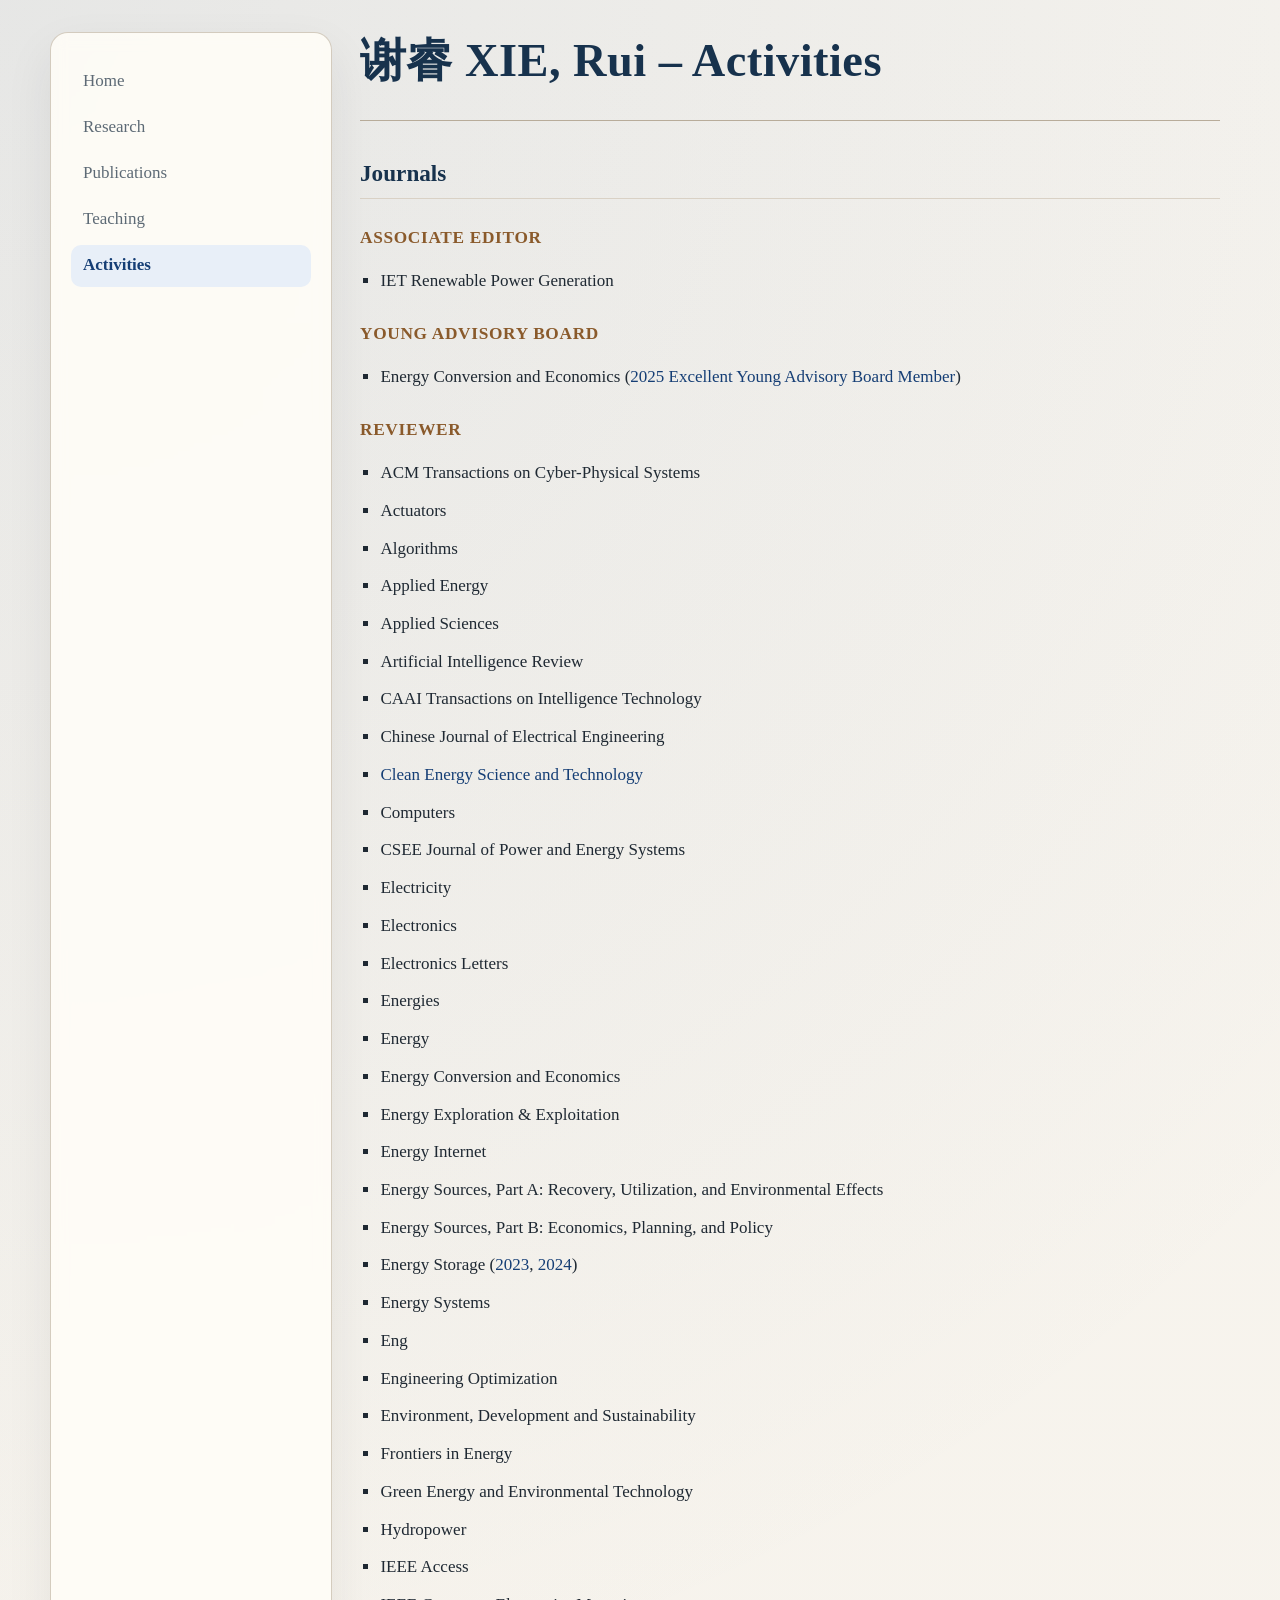
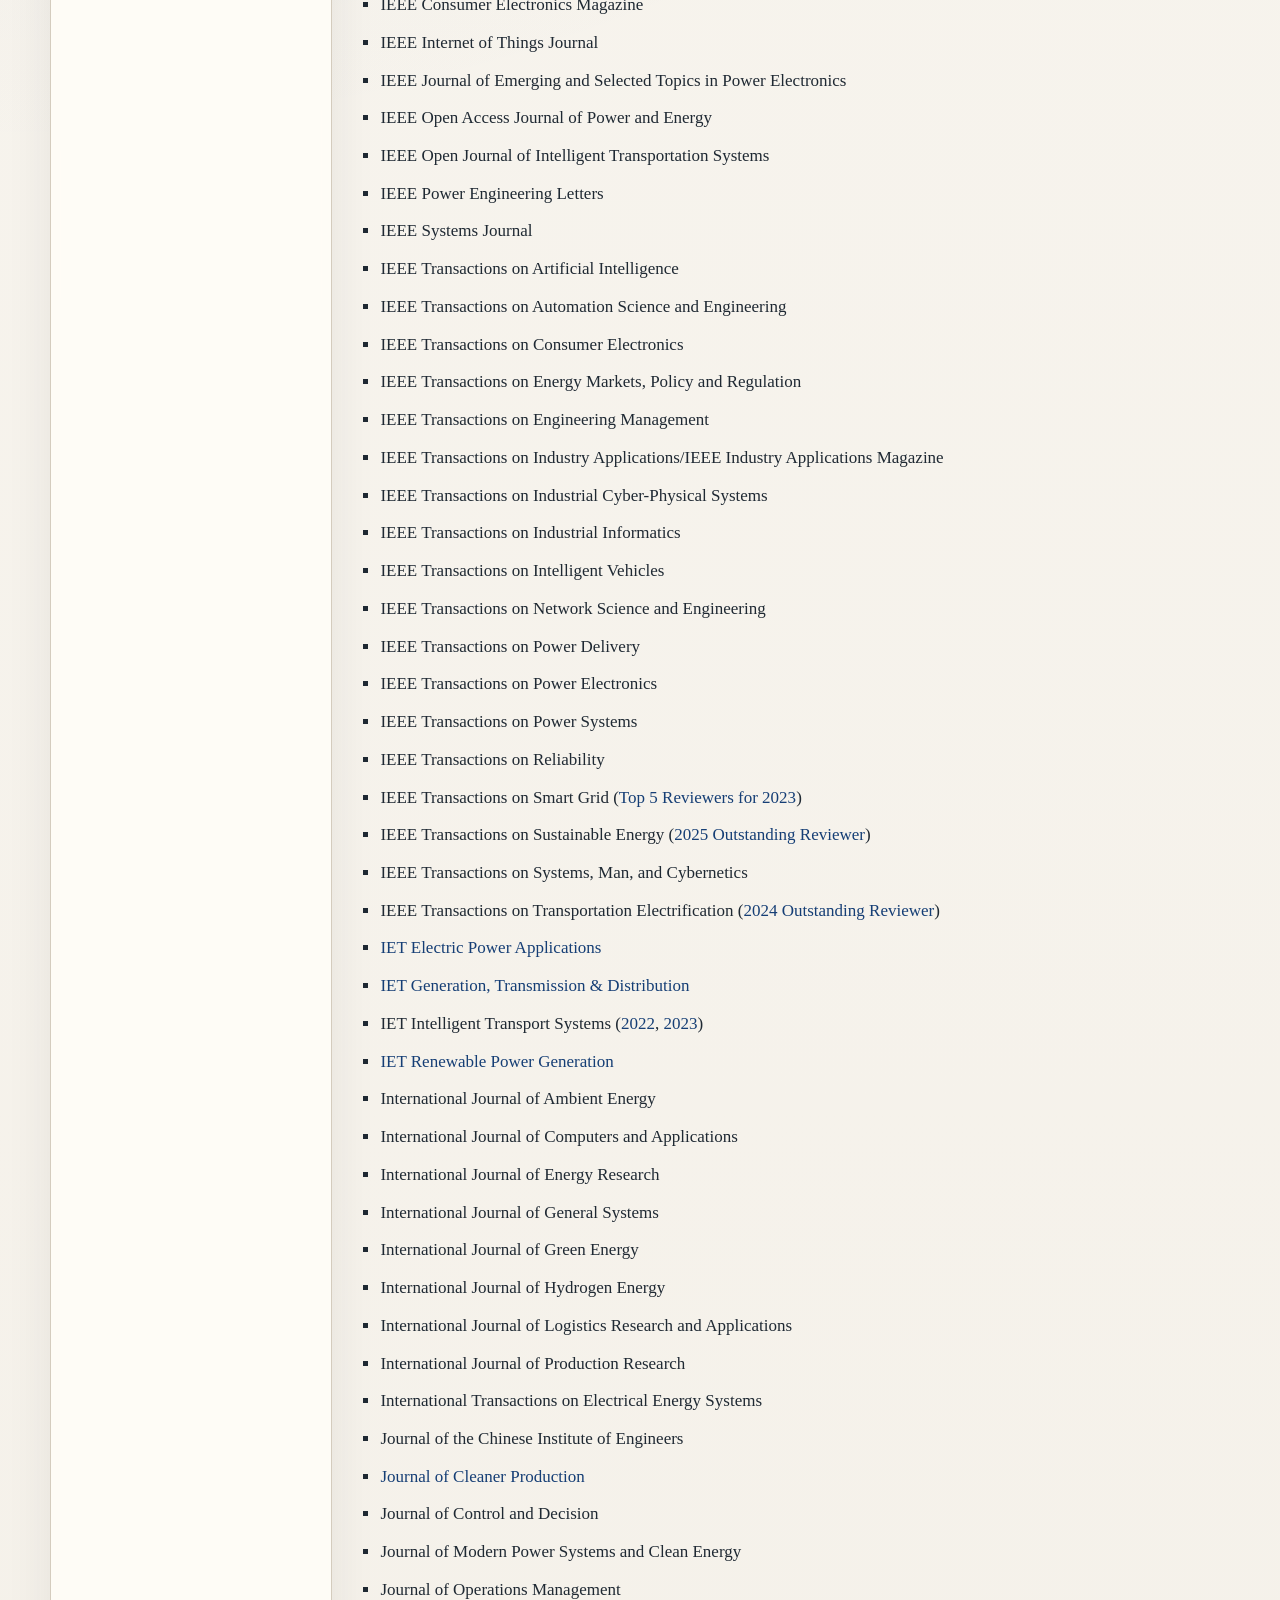
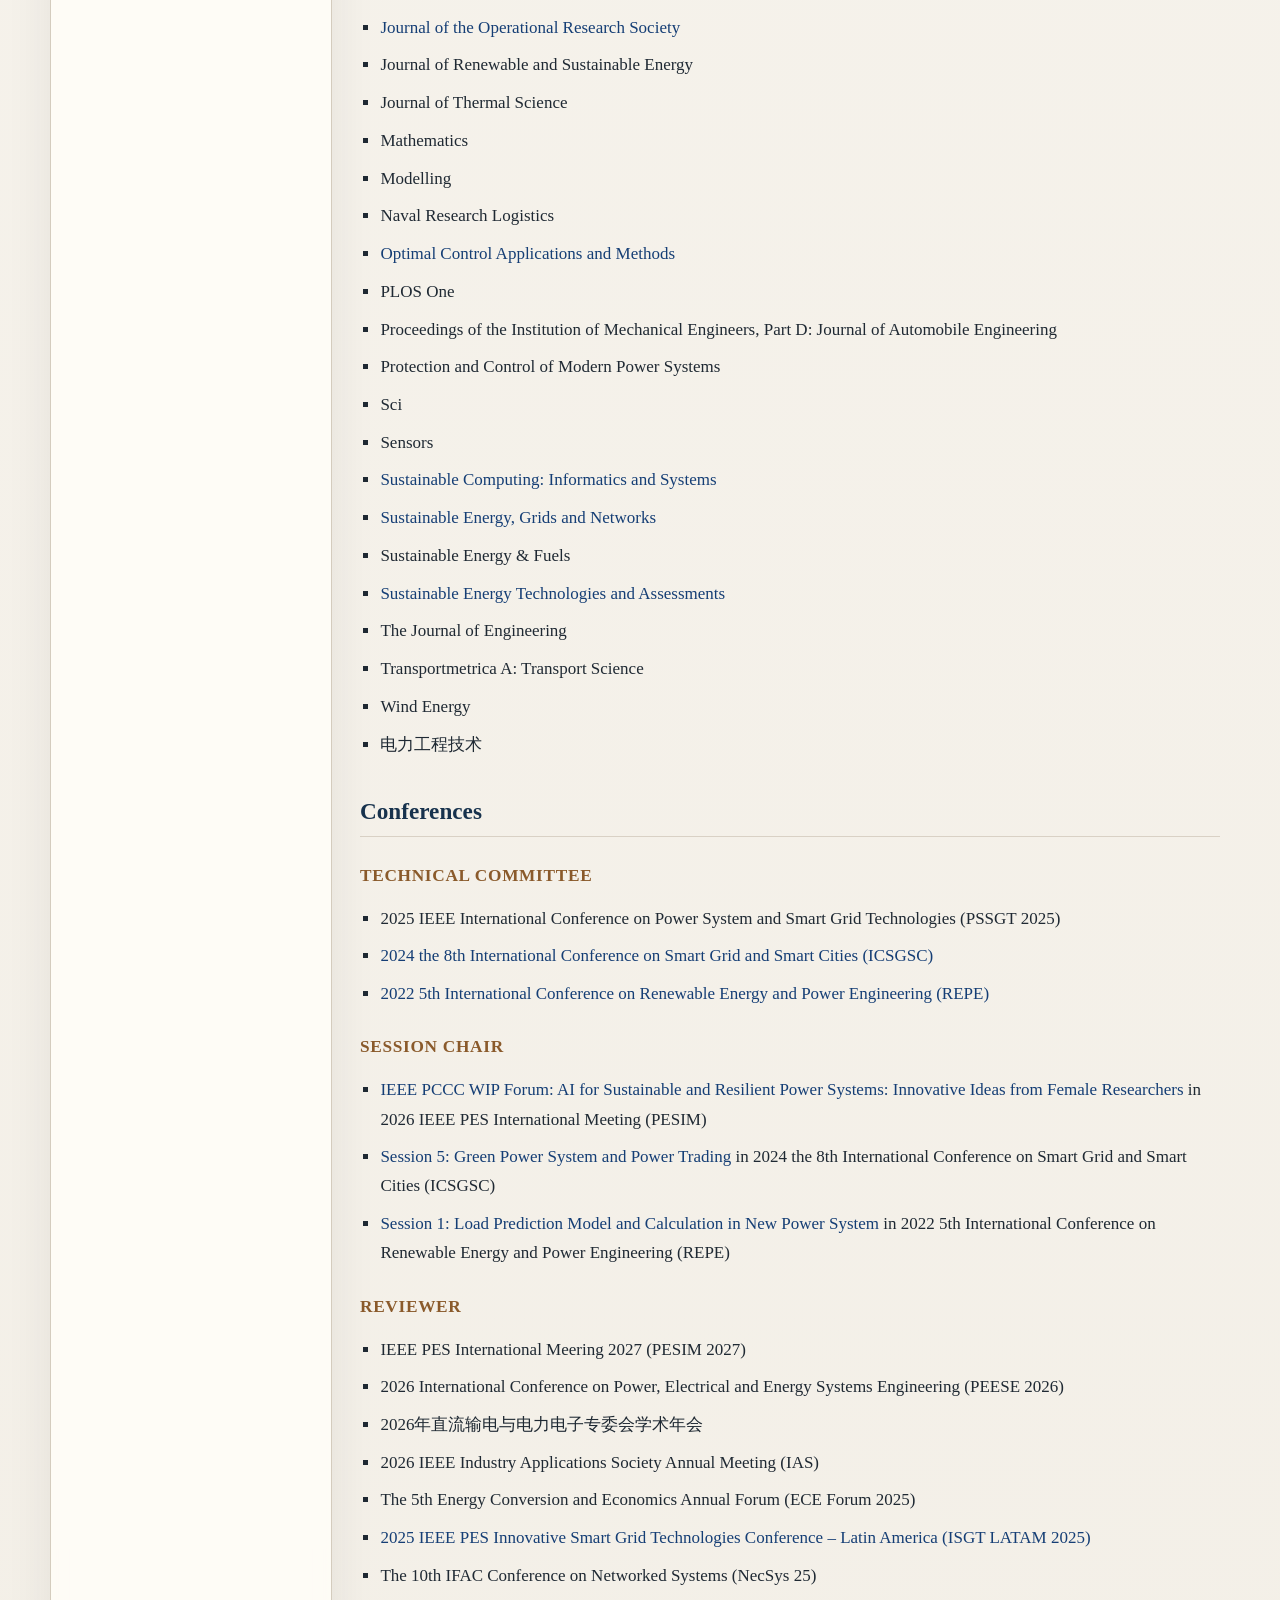
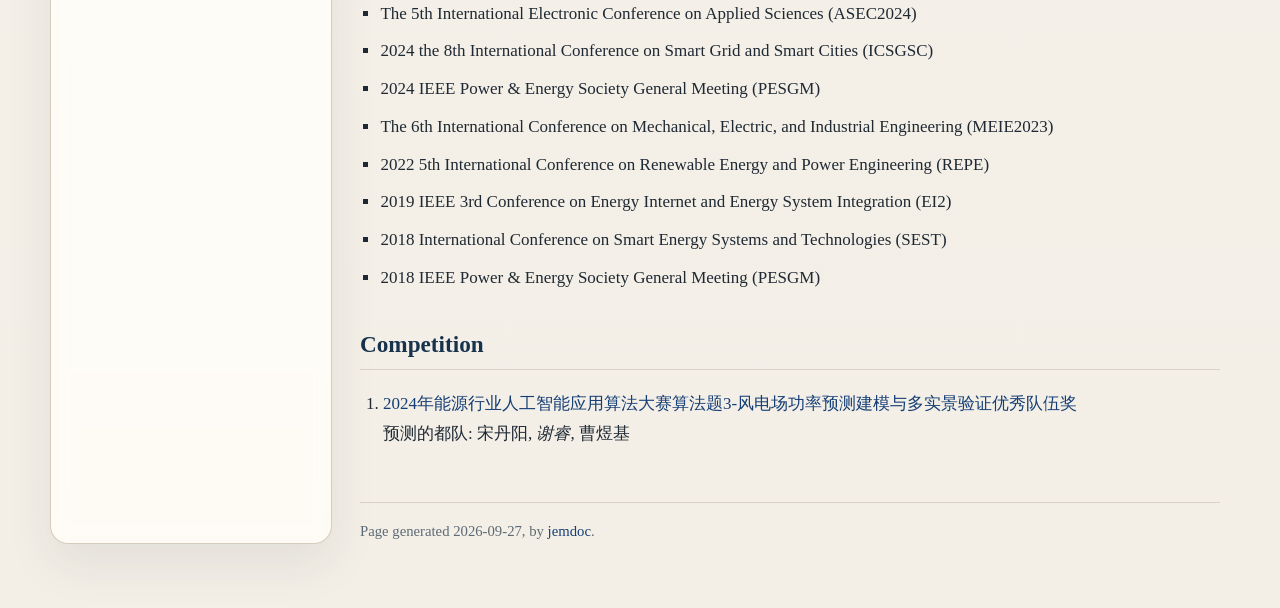
==== activities.html @ afbe99ed "add a course" ====
<!DOCTYPE html PUBLIC "-//W3C//DTD XHTML 1.1//EN"
  "http://www.w3.org/TR/xhtml11/DTD/xhtml11.dtd">
<html xmlns="http://www.w3.org/1999/xhtml" xml:lang="en">
<head>
<meta name="generator" content="jemdoc, see http://jemdoc.jaboc.net/" />
<meta http-equiv="Content-Type" content="text/html;charset=utf-8" />
<meta name="viewport" content="width=device-width, initial-scale=1" />
<link rel="stylesheet" href="jemdoc.css" type="text/css" />
<title>谢睿 XIE, Rui &ndash; Activities</title>
</head>
<body>
<table summary="Table for page layout." id="tlayout">
<tr valign="top">
<td id="layout-menu">
<div class="menu-item"><a href="index.html">Home</a></div>
<div class="menu-item"><a href="research.html">Research</a></div>
<div class="menu-item"><a href="publications.html">Publications</a></div>
<div class="menu-item"><a href="teaching.html">Teaching</a></div>
<div class="menu-item"><a href="activities.html" class="current">Activities</a></div>
</td>
<td id="layout-content">
<div id="toptitle">
<h1>谢睿 XIE, Rui &ndash; Activities</h1>
<div id="subtitle"></div>
</div>
<h2>Journals</h2>
<h3>Associate Editor</h3>
<ul>
<li><p>IET Renewable Power Generation
</p>
</li>
</ul>
<h3>Young Advisory Board</h3>
<ul>
<li><p>Energy Conversion and Economics (<a href="./file/ECE_Young.pdf">2025 Excellent Young Advisory Board Member</a>)
</p>
</li>
</ul>
<h3>Reviewer</h3>
<ul>
<li><p>ACM Transactions on Cyber-Physical Systems</p>
</li>
<li><p>Actuators</p>
</li>
<li><p>Algorithms</p>
</li>
<li><p>Applied Energy</p>
</li>
<li><p>Applied Sciences</p>
</li>
<li><p>Artificial Intelligence Review</p>
</li>
<li><p>CAAI Transactions on Intelligence Technology</p>
</li>
<li><p>Chinese Journal of Electrical Engineering</p>
</li>
<li><p><a href="./file/REVIEW-CERTIFICATE-CEST-591.pdf">Clean Energy Science and Technology</a></p>
</li>
<li><p>Computers</p>
</li>
<li><p>CSEE Journal of Power and Energy Systems</p>
</li>
<li><p>Electricity</p>
</li>
<li><p>Electronics</p>
</li>
<li><p>Electronics Letters</p>
</li>
<li><p>Energies</p>
</li>
<li><p>Energy</p>
</li>
<li><p>Energy Conversion and Economics</p>
</li>
<li><p>Energy Exploration &amp; Exploitation</p>
</li>
<li><p>Energy Internet</p>
</li>
<li><p>Energy Sources, Part A: Recovery, Utilization, and Environmental Effects</p>
</li>
<li><p>Energy Sources, Part B: Economics, Planning, and Policy</p>
</li>
<li><p>Energy Storage (<a href="./file/EST2_Reviewer_Certificate_2023.pdf">2023</a>, <a href="./file/EST2_Reviewer_Certificate_2024.pdf">2024</a>)</p>
</li>
<li><p>Energy Systems</p>
</li>
<li><p>Eng</p>
</li>
<li><p>Engineering Optimization</p>
</li>
<li><p>Environment, Development and Sustainability</p>
</li>
<li><p>Frontiers in Energy</p>
</li>
<li><p>Green Energy and Environmental Technology</p>
</li>
<li><p>Hydropower</p>
</li>
<li><p>IEEE Access</p>
</li>
<li><p>IEEE Consumer Electronics Magazine</p>
</li>
<li><p>IEEE Internet of Things Journal</p>
</li>
<li><p>IEEE Journal of Emerging and Selected Topics in Power Electronics</p>
</li>
<li><p>IEEE Open Access Journal of Power and Energy</p>
</li>
<li><p>IEEE Open Journal of Intelligent Transportation Systems</p>
</li>
<li><p>IEEE Power Engineering Letters</p>
</li>
<li><p>IEEE Systems Journal</p>
</li>
<li><p>IEEE Transactions on Artificial Intelligence</p>
</li>
<li><p>IEEE Transactions on Automation Science and Engineering</p>
</li>
<li><p>IEEE Transactions on Consumer Electronics</p>
</li>
<li><p>IEEE Transactions on Energy Markets, Policy and Regulation</p>
</li>
<li><p>IEEE Transactions on Engineering Management</p>
</li>
<li><p>IEEE Transactions on Industry Applications/IEEE Industry Applications Magazine</p>
</li>
<li><p>IEEE Transactions on Industrial Cyber-Physical Systems</p>
</li>
<li><p>IEEE Transactions on Industrial Informatics</p>
</li>
<li><p>IEEE Transactions on Intelligent Vehicles</p>
</li>
<li><p>IEEE Transactions on Network Science and Engineering</p>
</li>
<li><p>IEEE Transactions on Power Delivery</p>
</li>
<li><p>IEEE Transactions on Power Electronics</p>
</li>
<li><p>IEEE Transactions on Power Systems</p>
</li>
<li><p>IEEE Transactions on Reliability</p>
</li>
<li><p>IEEE Transactions on Smart Grid (<a href="./file/TPWRS_2023Reviewer3.pdf">Top 5 Reviewers for 2023</a>)</p>
</li>
<li><p>IEEE Transactions on Sustainable Energy (<a href="./file/2025_TSTE_Outstanding_Reviewer_Certificate-Rui_Xie.pdf">2025 Outstanding Reviewer</a>)</p>
</li>
<li><p>IEEE Transactions on Systems, Man, and Cybernetics</p>
</li>
<li><p>IEEE Transactions on Transportation Electrification (<a href="./file/TTE_OutstandingReviewerRuiXie(2024).pdf">2024 Outstanding Reviewer</a>)</p>
</li>
<li><p><a href="./file/ELP2_Reviewer_Certificate_2023.pdf">IET Electric Power Applications</a></p>
</li>
<li><p><a href="./file/GTD2_Reviewer_Certificate_2023.pdf">IET Generation, Transmission &amp; Distribution</a></p>
</li>
<li><p>IET Intelligent Transport Systems (<a href="./file/ITR2_Reviewer_Certificate.pdf">2022</a>, <a href="./file/ITR2_Reviewer_Certificate_2023.pdf">2023</a>)</p>
</li>
<li><p><a href="./file/RPG2_Reviewer_Certificate_2023.pdf">IET Renewable Power Generation</a></p>
</li>
<li><p>International Journal of Ambient Energy</p>
</li>
<li><p>International Journal of Computers and Applications</p>
</li>
<li><p>International Journal of Energy Research</p>
</li>
<li><p>International Journal of General Systems</p>
</li>
<li><p>International Journal of Green Energy</p>
</li>
<li><p>International Journal of Hydrogen Energy</p>
</li>
<li><p>International Journal of Logistics Research and Applications</p>
</li>
<li><p>International Journal of Production Research</p>
</li>
<li><p>International Transactions on Electrical Energy Systems</p>
</li>
<li><p>Journal of the Chinese Institute of Engineers</p>
</li>
<li><p><a href="./file/Certificate_JCLP_Recognised.pdf">Journal of Cleaner Production</a></p>
</li>
<li><p>Journal of Control and Decision</p>
</li>
<li><p>Journal of Modern Power Systems and Clean Energy</p>
</li>
<li><p>Journal of Operations Management</p>
</li>
<li><p><a href="./file/JORS.pdf">Journal of the Operational Research Society</a></p>
</li>
<li><p>Journal of Renewable and Sustainable Energy</p>
</li>
<li><p>Journal of Thermal Science</p>
</li>
<li><p>Mathematics</p>
</li>
<li><p>Modelling</p>
</li>
<li><p>Naval Research Logistics</p>
</li>
<li><p><a href="./file/OCA_Reviewer_Certificate_2024.pdf">Optimal Control Applications and Methods</a></p>
</li>
<li><p>PLOS One</p>
</li>
<li><p>Proceedings of the Institution of Mechanical Engineers, Part D: Journal of Automobile Engineering</p>
</li>
<li><p>Protection and Control of Modern Power Systems</p>
</li>
<li><p>Sci</p>
</li>
<li><p>Sensors</p>
</li>
<li><p><a href="./file/Certificate_SUSCOM_Recognised.pdf">Sustainable Computing: Informatics and Systems</a></p>
</li>
<li><p><a href="./file/Certificate_SEGAN_Recognised.pdf">Sustainable Energy, Grids and Networks</a></p>
</li>
<li><p>Sustainable Energy &amp; Fuels</p>
</li>
<li><p><a href="./file/Certificate_SETA_Recognised.pdf">Sustainable Energy Technologies and Assessments</a></p>
</li>
<li><p>The Journal of Engineering</p>
</li>
<li><p>Transportmetrica A: Transport Science</p>
</li>
<li><p>Wind Energy</p>
</li>
<li><p>电力工程技术
</p>
</li>
</ul>
<h2>Conferences</h2>
<h3>Technical Committee</h3>
<ul>
<li><p>2025 IEEE International Conference on Power System and Smart Grid Technologies (PSSGT 2025)</p>
</li>
<li><p><a href="./file/ICSGSC.pdf">2024 the 8th International Conference on Smart Grid and Smart Cities (ICSGSC)</a></p>
</li>
<li><p><a href="./file/Technical_Committee-RuiXie.pdf">2022 5th International Conference on Renewable Energy and Power Engineering (REPE)</a></p>
</li>
</ul>
<h3>Session Chair</h3>
<ul>
<li><p><a href="./file/PESIM.pdf">IEEE PCCC WIP Forum: AI for Sustainable and Resilient Power Systems: Innovative Ideas from Female Researchers</a> in 2026 IEEE PES International Meeting (PESIM)</p>
</li>
<li><p><a href="./file/SC-Dr.RuiXie.pdf">Session 5: Green Power System and Power Trading</a> in 2024 the 8th International Conference on Smart Grid and Smart Cities (ICSGSC)</p>
</li>
<li><p><a href="./file/Session_Chair-RuiXie.pdf">Session 1: Load Prediction Model and Calculation in New Power System</a> in 2022 5th International Conference on Renewable Energy and Power Engineering (REPE)</p>
</li>
</ul>
<h3>Reviewer</h3>
<ul>
<li><p>IEEE PES International Meering 2027 (PESIM 2027)</p>
</li>
<li><p>2026 International Conference on Power, Electrical and Energy Systems Engineering (PEESE 2026)</p>
</li>
<li><p>2026年直流输电与电力电子专委会学术年会</p>
</li>
<li><p>2026 IEEE Industry Applications Society Annual Meeting (IAS)</p>
</li>
<li><p>The 5th Energy Conversion and Economics Annual Forum (ECE Forum 2025)</p>
</li>
<li><p><a href="./file/ISGT-LATAM2025.pdf">2025 IEEE PES Innovative Smart Grid Technologies Conference – Latin America (ISGT LATAM 2025)</a></p>
</li>
<li><p>The 10th IFAC Conference on Networked Systems (NecSys 25)</p>
</li>
<li><p>The 5th International Electronic Conference on Applied Sciences (ASEC2024)</p>
</li>
<li><p>2024 the 8th International Conference on Smart Grid and Smart Cities (ICSGSC)</p>
</li>
<li><p>2024 IEEE Power &amp; Energy Society General Meeting (PESGM)</p>
</li>
<li><p>The 6th International Conference on Mechanical, Electric, and Industrial Engineering (MEIE2023)</p>
</li>
<li><p>2022 5th International Conference on Renewable Energy and Power Engineering (REPE)</p>
</li>
<li><p>2019 IEEE 3rd Conference on Energy Internet and Energy System Integration (EI2)</p>
</li>
<li><p>2018 International Conference on Smart Energy Systems and Technologies (SEST)</p>
</li>
<li><p>2018 IEEE Power &amp; Energy Society General Meeting (PESGM)
</p>
</li>
</ul>
<h2>Competition</h2>
<ol>
<li><p><a href="./file/WindForecast.pdf">2024年能源行业人工智能应用算法大赛算法题3-风电场功率预测建模与多实景验证优秀队伍奖</a><br />
预测的都队: 宋丹阳, <i>谢睿</i>, 曹煜基<br /></p>
</li>
</ol>
<div id="footer">
<div id="footer-text">
Page generated 2026-09-27, by <a href="http://jemdoc.jaboc.net/">jemdoc</a>.
</div>
</div>
</td>
</tr>
</table>
</body>
</html>
---- jemdoc.css ----
/* Academic-style theme for jemdoc-generated pages. */

:root {
  --paper: #f6f3ed;
  --surface: #fffdf8;
  --surface-strong: #ffffff;
  --ink: #1f2933;
  --muted: #5d6a75;
  --line: #d9d1c5;
  --line-strong: #b8ac9a;
  --accent: #153e75;
  --accent-soft: #e8eff8;
  --accent-warm: #8a5a2b;
  --shadow: 0 20px 48px rgba(35, 42, 52, 0.08);
}

html {
  scroll-behavior: smooth;
}

body {
  margin: 0;
  padding: 32px 24px 64px;
  color: var(--ink);
  background:
    radial-gradient(circle at top left, rgba(21, 62, 117, 0.08), transparent 32%),
    linear-gradient(180deg, #f8f5ef 0%, #f3efe7 100%);
  font-family: "Palatino Linotype", "Book Antiqua", Palatino, Georgia, serif;
  font-size: 17px;
  line-height: 1.72;
}

table#tlayout {
  width: min(1180px, 100%);
  margin: 0 auto;
  border: none;
  border-collapse: separate;
  border-spacing: 0;
  background: transparent;
}

#layout-menu,
#layout-content {
  vertical-align: top;
}

#layout-menu {
  width: 240px;
  padding: 24px 20px;
  background: rgba(255, 253, 248, 0.88);
  border: 1px solid rgba(184, 172, 154, 0.6);
  border-radius: 18px;
  box-shadow: var(--shadow);
  backdrop-filter: blur(8px);
}

#layout-content {
  padding: 0 0 0 28px;
  border: none;
  background: transparent;
}

#layout-content > *:first-child {
  margin-top: 0;
}

#layout-content > p,
#layout-content > ul,
#layout-content > ol,
#layout-content > dl,
#layout-content > div,
#layout-content > table,
#layout-content > h1,
#layout-content > h2,
#layout-content > h3 {
  max-width: 860px;
}

#layout-menu a {
  display: block;
  margin: 0;
  padding: 9px 12px;
  border-radius: 10px;
  line-height: 1.35;
}

#layout-menu a:link,
#layout-menu a:visited {
  color: var(--muted);
  text-decoration: none;
  transition: background-color 0.18s ease, color 0.18s ease, transform 0.18s ease;
}

#layout-menu a:hover {
  color: var(--accent);
  background: var(--accent-soft);
  transform: translateX(2px);
}

#layout-menu a.current:link,
#layout-menu a.current:visited {
  color: var(--accent);
  background: var(--accent-soft);
  font-weight: 700;
}

div.menu-category {
  margin: 18px 0 10px;
  padding: 0 0 8px;
  border-bottom: 1px solid var(--line);
  color: var(--accent);
  font-size: 0.9rem;
  font-weight: 700;
  letter-spacing: 0.08em;
  text-transform: uppercase;
}

div.menu-item {
  margin: 4px 0;
  padding: 0;
  text-indent: 0;
}

a,
a > tt {
  color: var(--accent);
  text-decoration: none;
  border-bottom: 1px solid transparent;
  transition: border-color 0.18s ease, color 0.18s ease;
}

a:hover {
  border-bottom-color: rgba(21, 62, 117, 0.35);
}

div#toptitle {
  margin: 0 0 28px;
  padding: 0 0 20px;
  border-bottom: 1px solid var(--line-strong);
}

div#toptitle h1,
#layout-content div#toptitle h1 {
  margin: 0;
  padding: 0;
  border: none;
}

div#subtitle {
  margin-top: 10px;
  color: var(--muted);
  font-size: 1rem;
}

h1,
h2,
h3 {
  color: #17324d;
  line-height: 1.25;
}

h1 {
  font-size: clamp(2.1rem, 4vw, 2.9rem);
  font-weight: 700;
  letter-spacing: 0.01em;
}

h2,
h3 {
  max-width: 860px;
  margin-top: 38px;
}

h2 {
  padding-bottom: 10px;
  border-bottom: 1px solid var(--line);
  font-size: 1.45rem;
}

h3 {
  margin-top: 28px;
  font-size: 1.08rem;
  letter-spacing: 0.04em;
  text-transform: uppercase;
  color: var(--accent-warm);
}

p {
  margin: 0 0 1.05em;
}

em {
  font-style: italic;
}

strong {
  font-weight: 700;
}

ul,
ol,
dl {
  margin: 0.3em 0 1.2em;
  padding-top: 0;
}

ul {
  padding-left: 1.2em;
  list-style-type: square;
}

ol {
  padding-left: 1.35em;
}

li {
  margin-bottom: 0.5em;
}

li p,
dd p {
  margin-bottom: 0.35em;
}

ol ol {
  list-style-type: lower-alpha;
}

ol ol ol {
  list-style-type: lower-roman;
}

dt {
  margin-top: 0.65em;
  color: #132b44;
  font-weight: 700;
}

dd {
  margin-left: 1.2em;
  color: var(--ink);
}

pre,
tt {
  font-family: "Cascadia Code", "SFMono-Regular", Consolas, "Liberation Mono", monospace;
  font-size: 0.9em;
}

tt {
  padding: 0.12em 0.32em;
  border-radius: 4px;
  background: #f1eee8;
}

pre {
  margin: 0;
  white-space: pre-wrap;
}

p + div.codeblock {
  margin-top: -0.2em;
}

div.codeblock,
div.infoblock {
  margin: 1.4em 0 1.6em;
}

div.blocktitle {
  margin: 0 0 0.45em;
  color: var(--accent-warm);
  font-size: 0.92rem;
  font-weight: 700;
  letter-spacing: 0.05em;
  text-transform: uppercase;
}

div.blockcontent {
  border: 1px solid var(--line);
  border-radius: 14px;
  padding: 1em 1.1em;
  box-shadow: 0 10px 26px rgba(33, 40, 48, 0.05);
}

div.infoblock > div.blockcontent {
  background: #fcfaf5;
}

div.codeblock > div.blockcontent {
  background: #f6f8fb;
}

div.infoblock p + p {
  margin-top: 0.7em;
}

div#footer {
  max-width: 860px;
  margin-top: 54px;
  padding-top: 16px;
  border-top: 1px solid var(--line);
  color: var(--muted);
  font-size: 0.92rem;
}

div#footer a {
  color: var(--accent);
}

div#footer-text {
  float: none;
  padding-bottom: 0;
}

table {
  width: auto;
  margin: 1.1em 0 1.4em;
  border: 1px solid var(--line-strong);
  border-collapse: collapse;
  background: var(--surface-strong);
}

td {
  padding: 0.65em 0.9em;
  text-align: left;
  border: 1px solid var(--line);
}

tr.heading {
  font-weight: 700;
  background: #f3efe8;
}

table + table {
  margin-top: 1.2em;
}

img {
  border: none;
  max-width: 100%;
  height: auto;
}

table.imgtable,
table.imgtable td {
  border: none;
  background: transparent;
}

table.imgtable {
  width: min(860px, 100%);
  margin: 0 0 30px;
}

table.imgtable td {
  padding: 0;
  vertical-align: top;
}

table.imgtable td:first-child {
  width: 148px;
  padding-right: 20px;
}

table.imgtable img {
  width: 128px;
  border-radius: 14px;
  box-shadow: 0 16px 32px rgba(18, 34, 54, 0.16);
}

span.pycommand {
  color: #173b78;
}

span.statement {
  color: #1f6a40;
}

span.builtin {
  color: #244f8f;
}

span.special {
  color: #91501c;
}

span.operator {
  color: #7f2f23;
}

span.error {
  color: #a12626;
}

span.comment,
span.comment > *,
span.string,
span.string > * {
  color: #6a7077;
}

#fwtitle {
  margin: 0 0 10px;
}

#fwtitle #toptitle {
  padding-left: 0;
  margin-bottom: 0.5em;
}

#layout-content h1:first-child,
#layout-content h2:first-child,
#layout-content h3:first-child {
  margin-top: 0;
}

@media (max-width: 900px) {
  body {
    padding: 18px 14px 40px;
  }

  table#tlayout,
  table#tlayout > tbody,
  table#tlayout > tbody > tr,
  #layout-menu,
  #layout-content {
    display: block;
    width: 100%;
  }

  #layout-menu {
    margin-bottom: 18px;
    padding: 16px;
  }

  #layout-content {
    padding: 0;
  }

  table.imgtable,
  table.imgtable > tbody,
  table.imgtable > tbody > tr,
  table.imgtable td {
    display: block;
    width: 100%;
  }

  table.imgtable td:first-child {
    width: 100%;
    padding: 0 0 16px;
  }

  table.imgtable img {
    width: min(180px, 42vw);
  }
}

@media print {
  body {
    background: white;
    padding: 0;
    font-size: 12pt;
  }

  #layout-menu {
    display: none;
  }

  #layout-content {
    padding: 0;
  }

  a {
    color: inherit;
    border-bottom: none;
  }
}
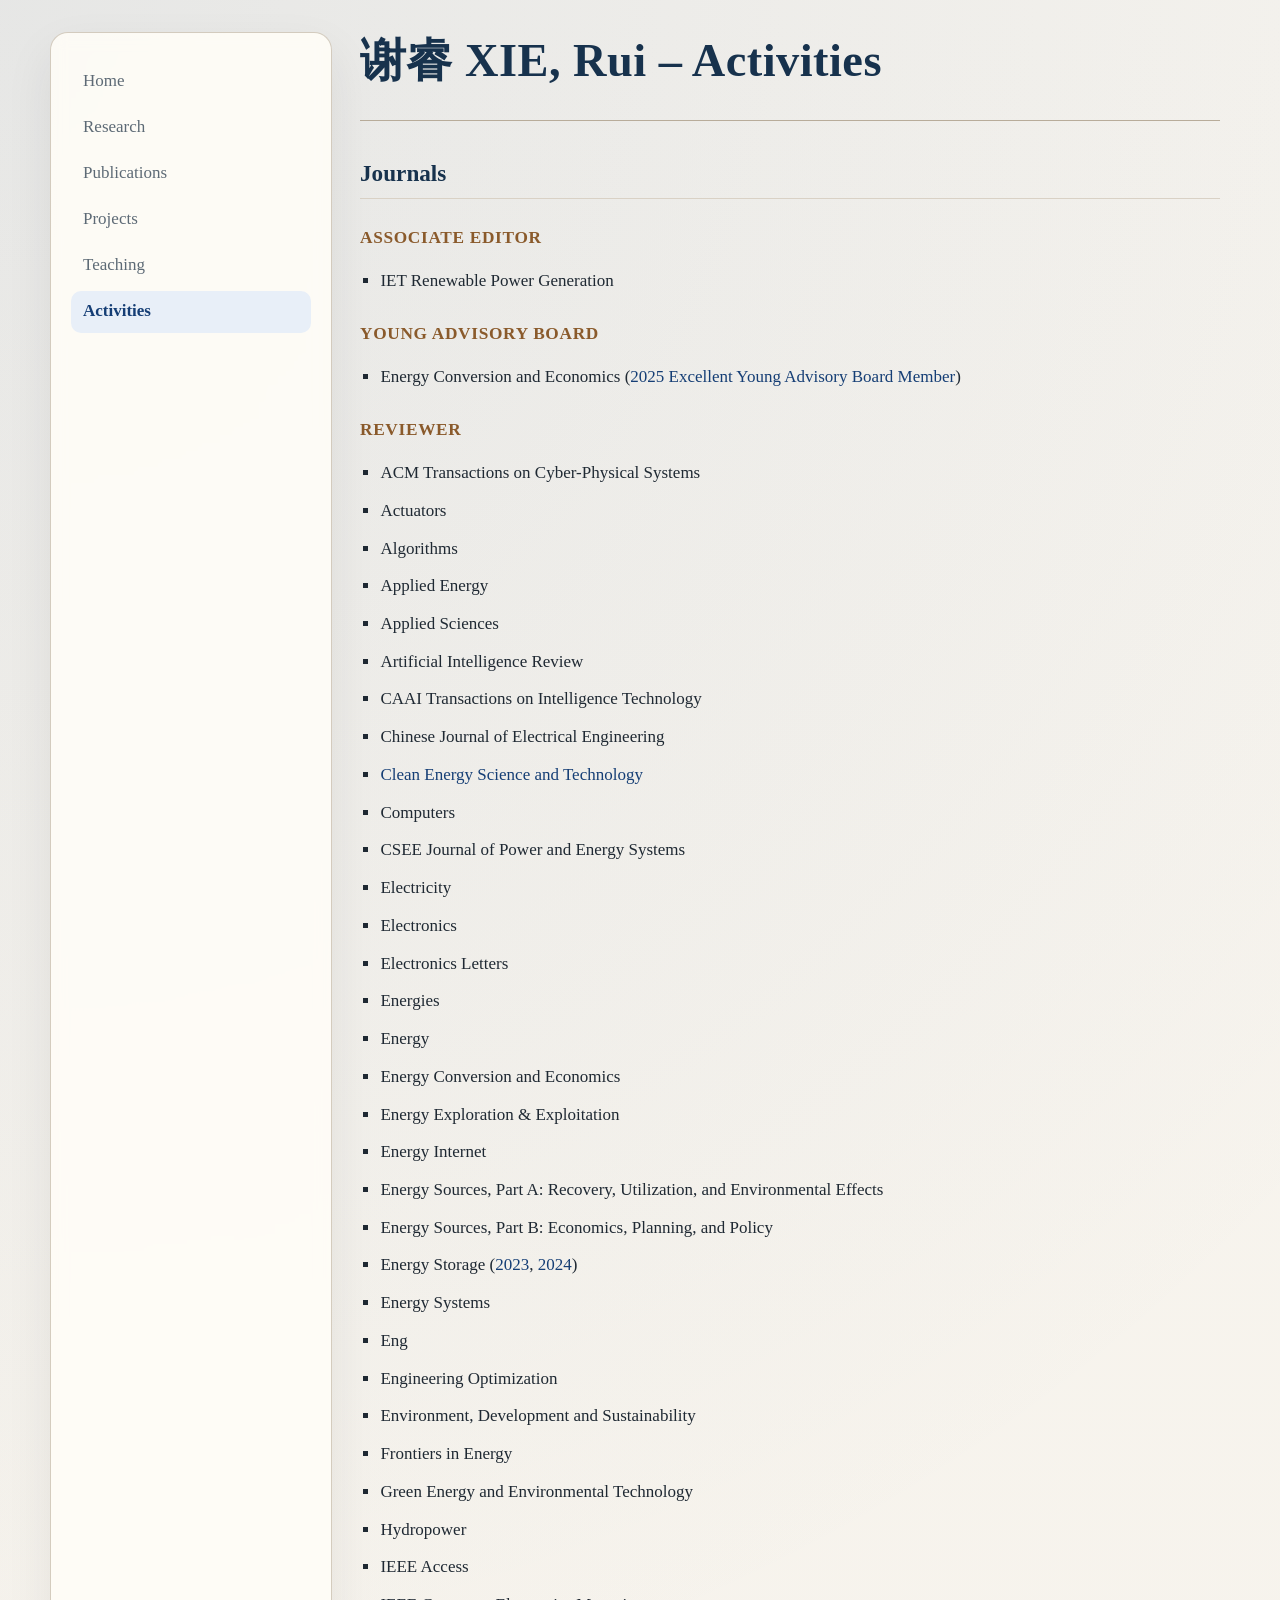
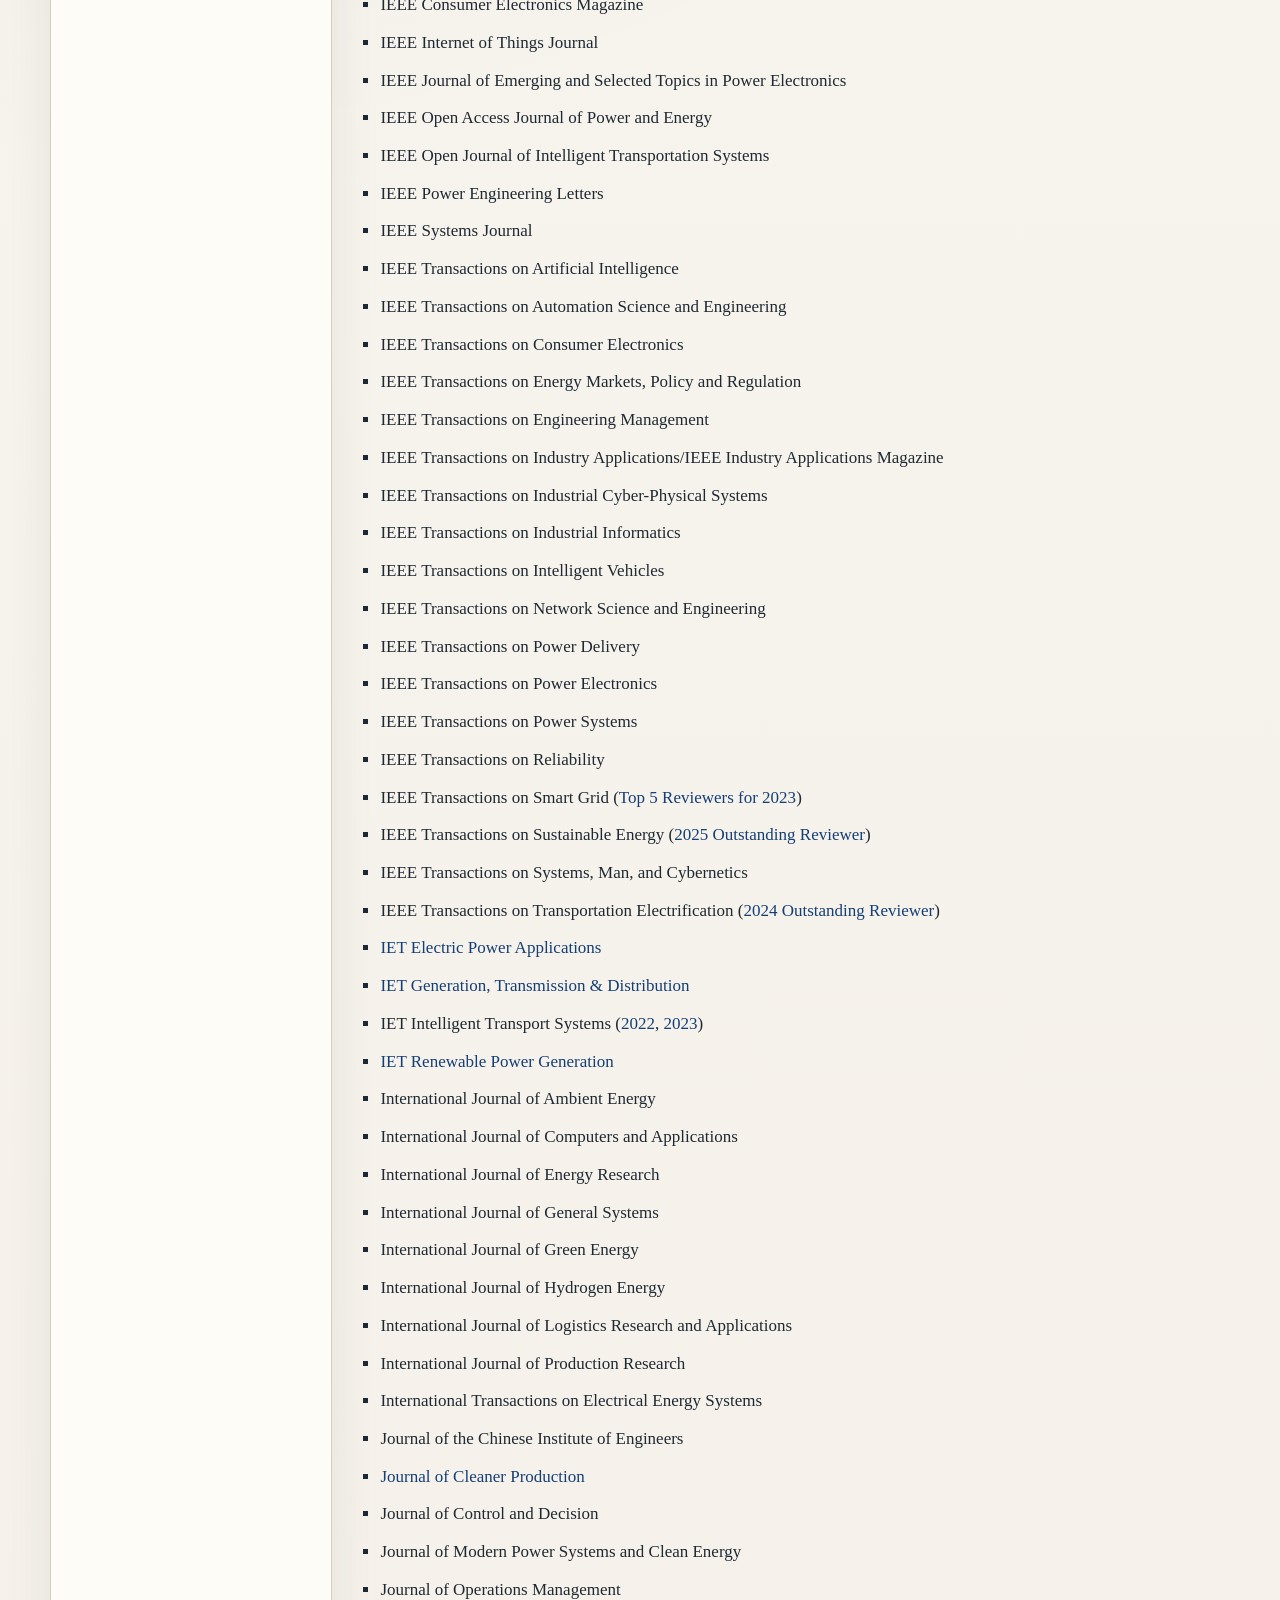
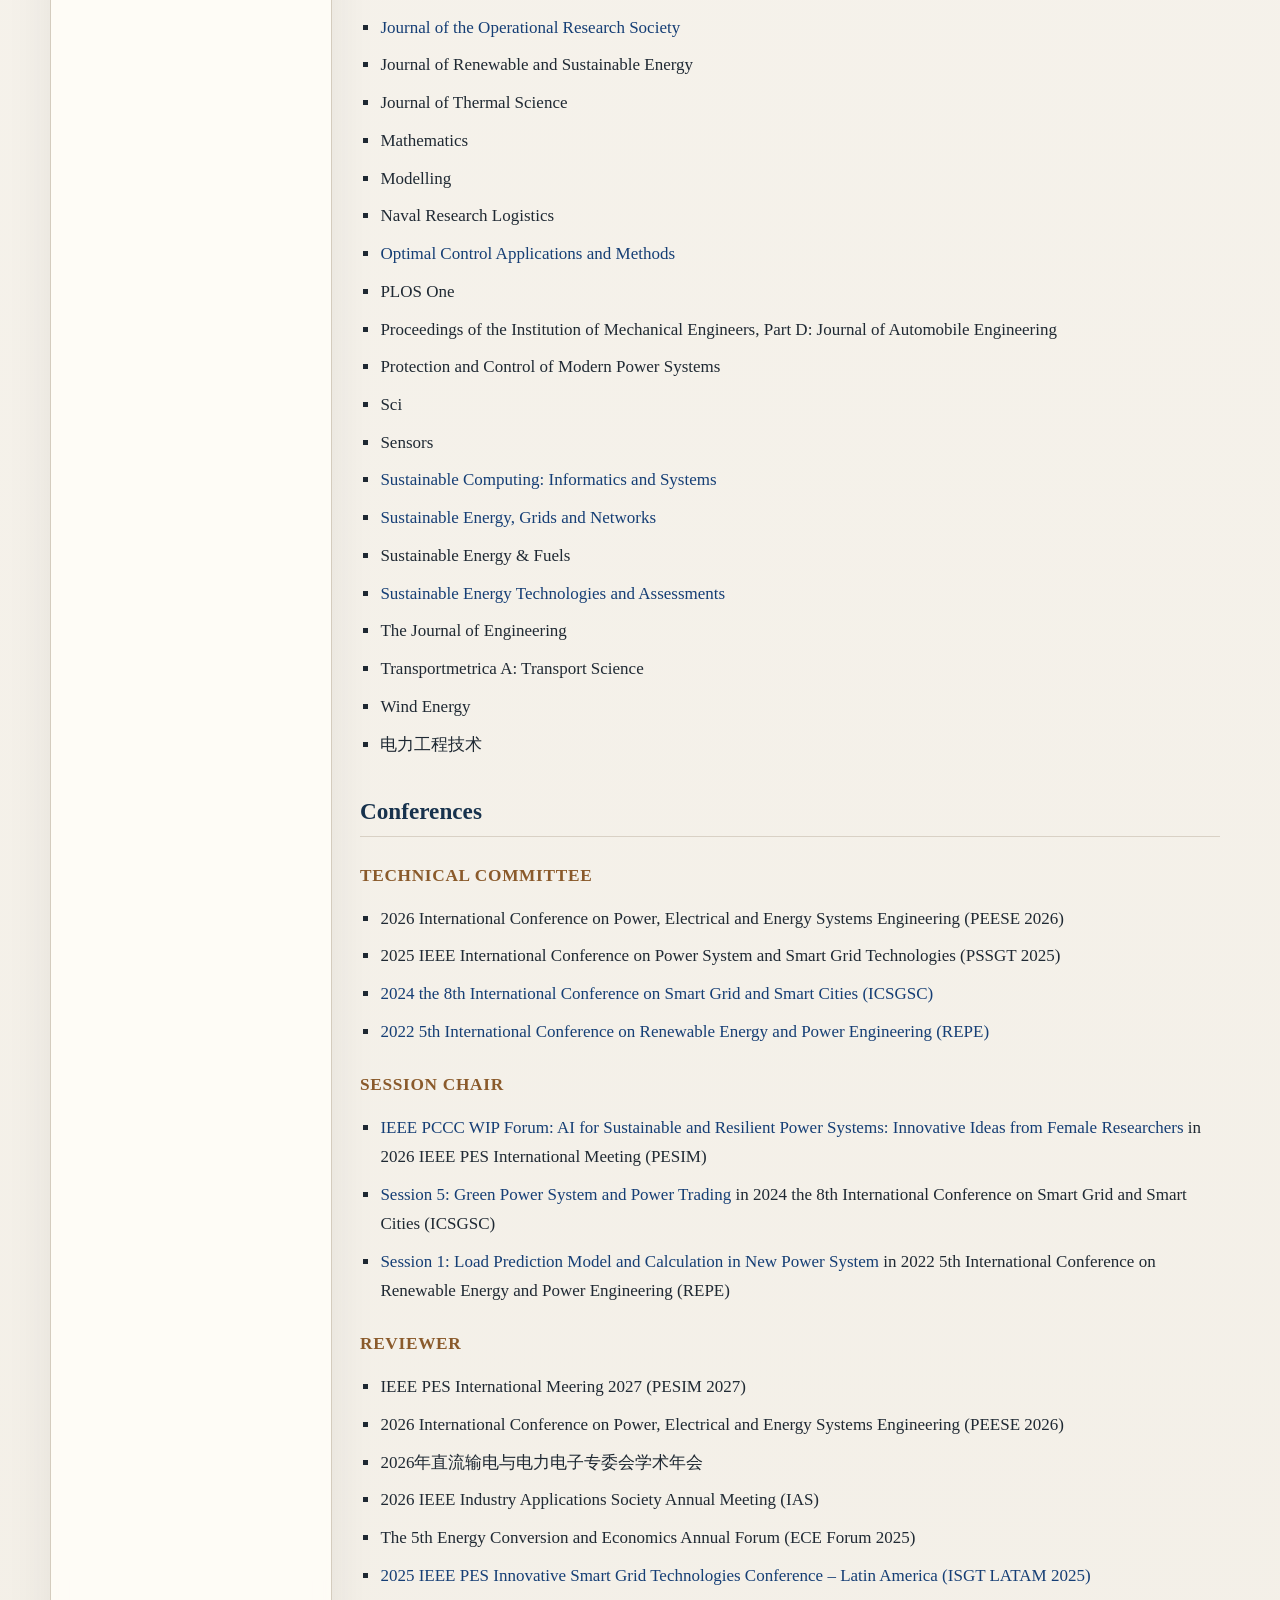
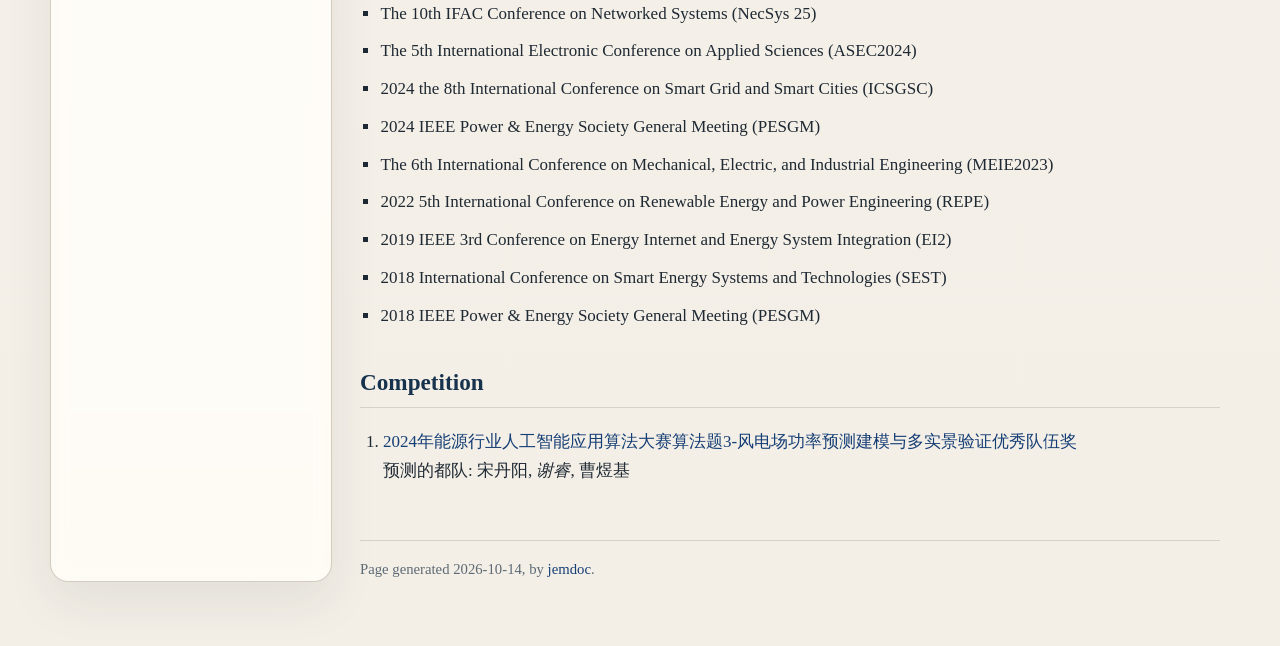
==== commit 2fa8c09a: "add projects" ====
--- a/activities.html
+++ b/activities.html
@@ -16,6 +16,7 @@
 <div class="menu-item"><a href="index.html">Home</a></div>
 <div class="menu-item"><a href="research.html">Research</a></div>
 <div class="menu-item"><a href="publications.html">Publications</a></div>
+<div class="menu-item"><a href="projects.html">Projects</a></div>
 <div class="menu-item"><a href="teaching.html">Teaching</a></div>
 <div class="menu-item"><a href="activities.html" class="current">Activities</a></div>
 </td>
@@ -333,6 +334,9 @@
 <h3>Technical Committee </h3>
 <ul>
+<li><p>2026 International Conference on Power, Electrical and Energy Systems Engineering (PEESE 2026)+</p>
+</li>
 <li><p>2025 IEEE International Conference on Power System and Smart Grid Technologies (PSSGT 2025) </p>
 </li>
@@ -416,7 +420,7 @@
 </ol>
 <div id="footer">
 <div id="footer-text">
-Page generated 2026-09-27, by <a href="http://jemdoc.jaboc.net/">jemdoc</a>.
+Page generated 2026-10-14, by <a href="http://jemdoc.jaboc.net/">jemdoc</a>.
 </div>
 </div>
 </td>
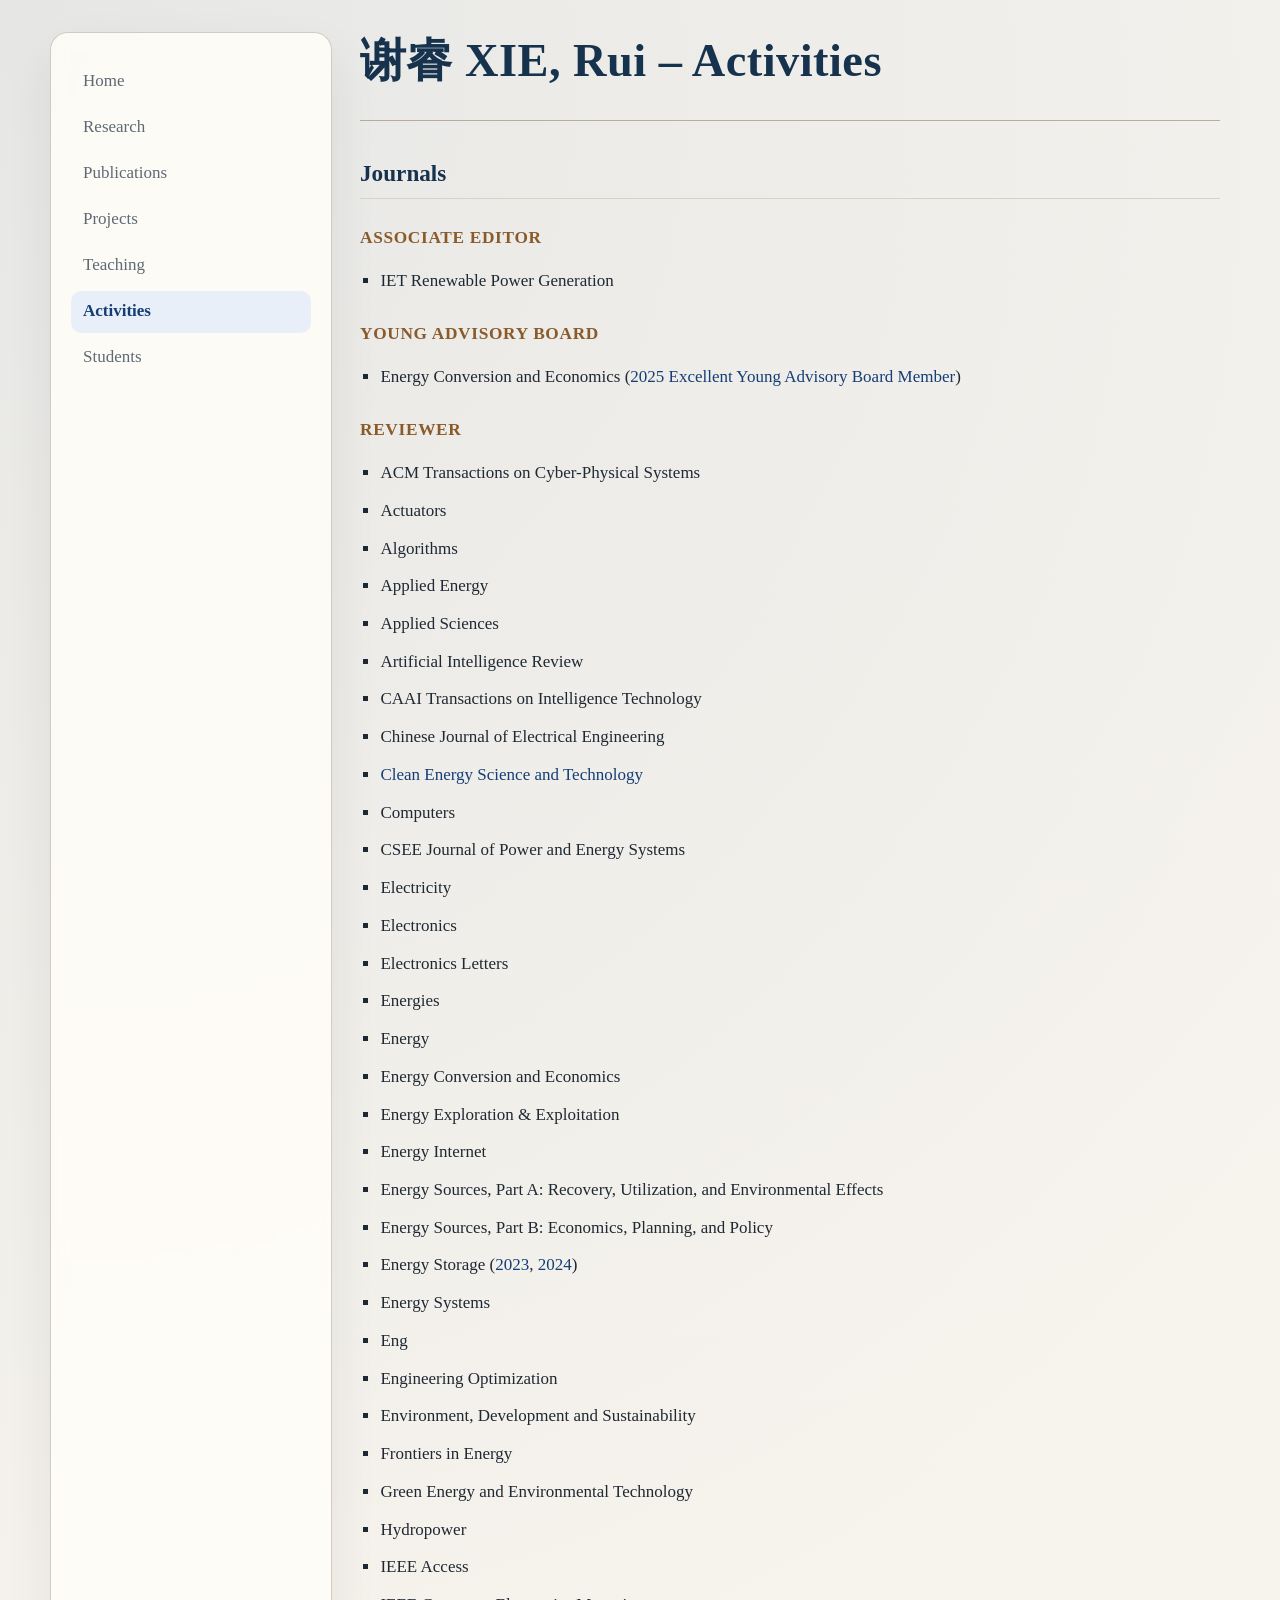
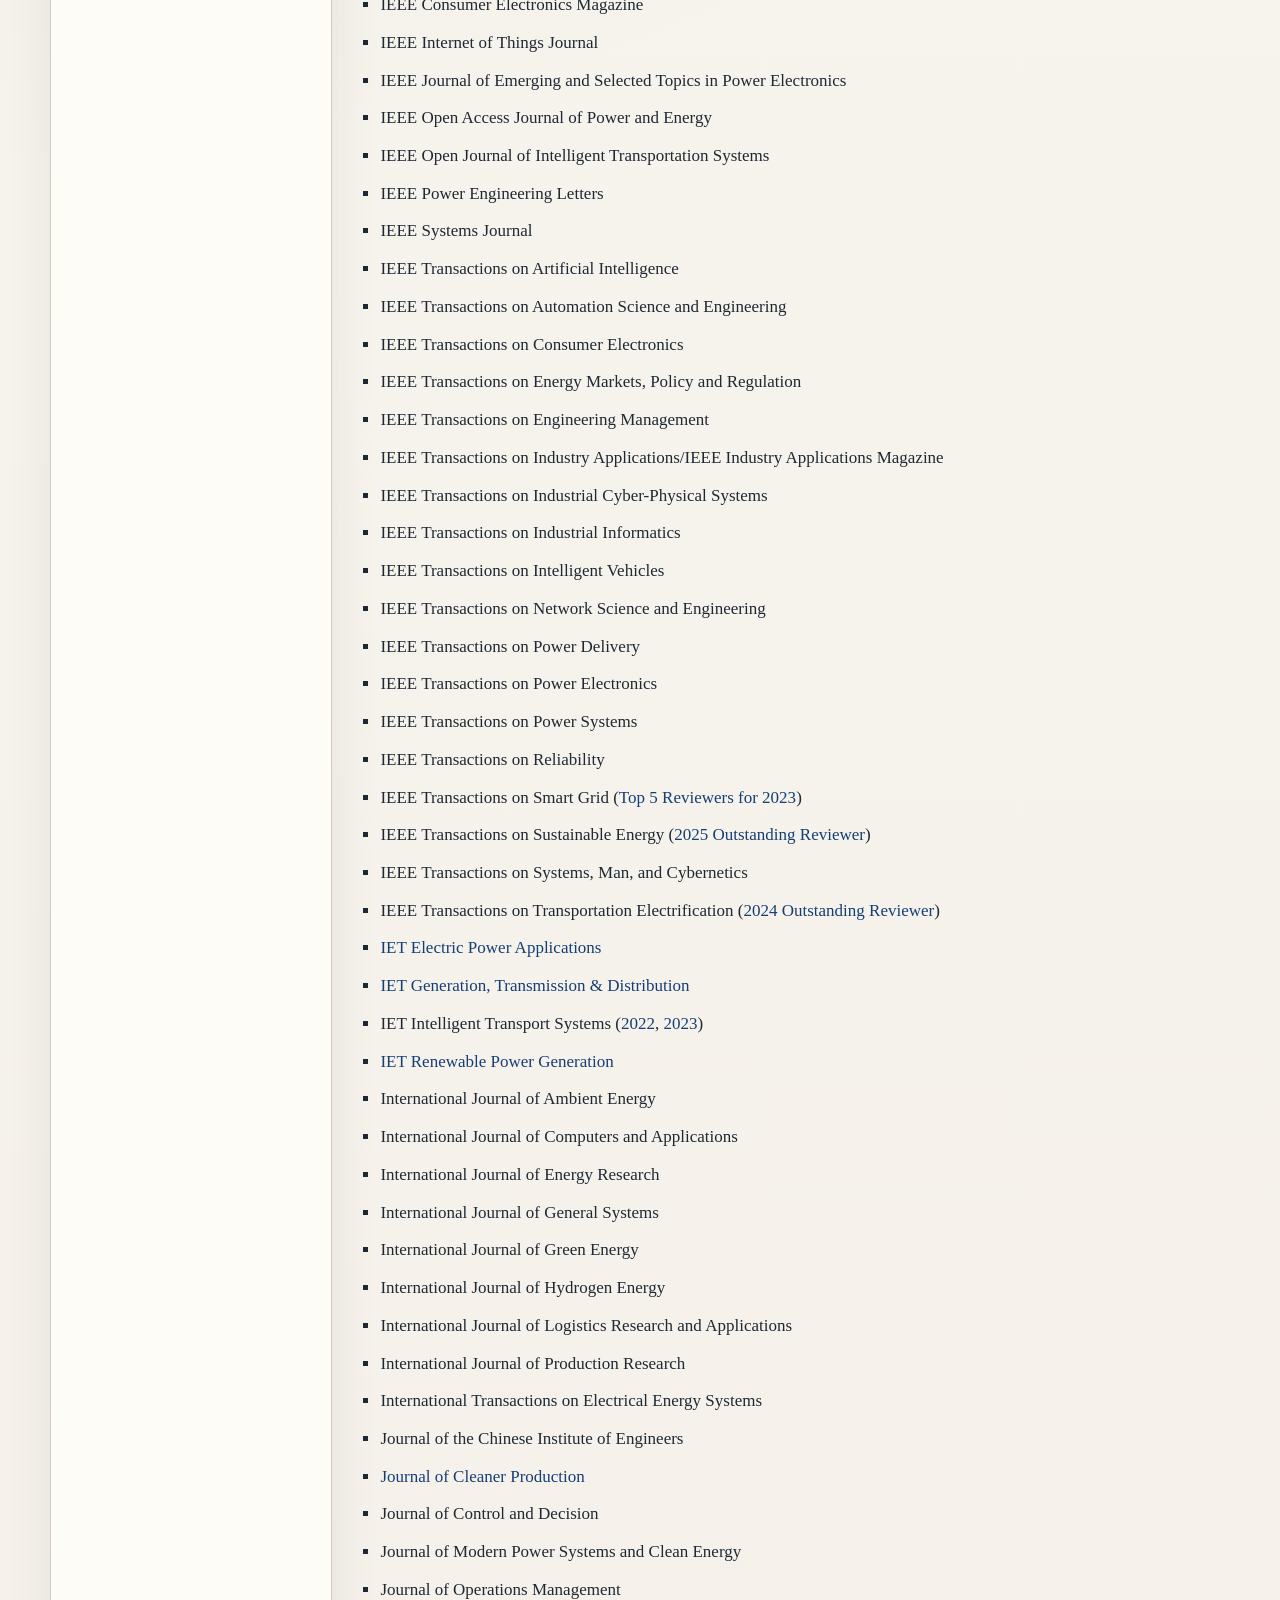
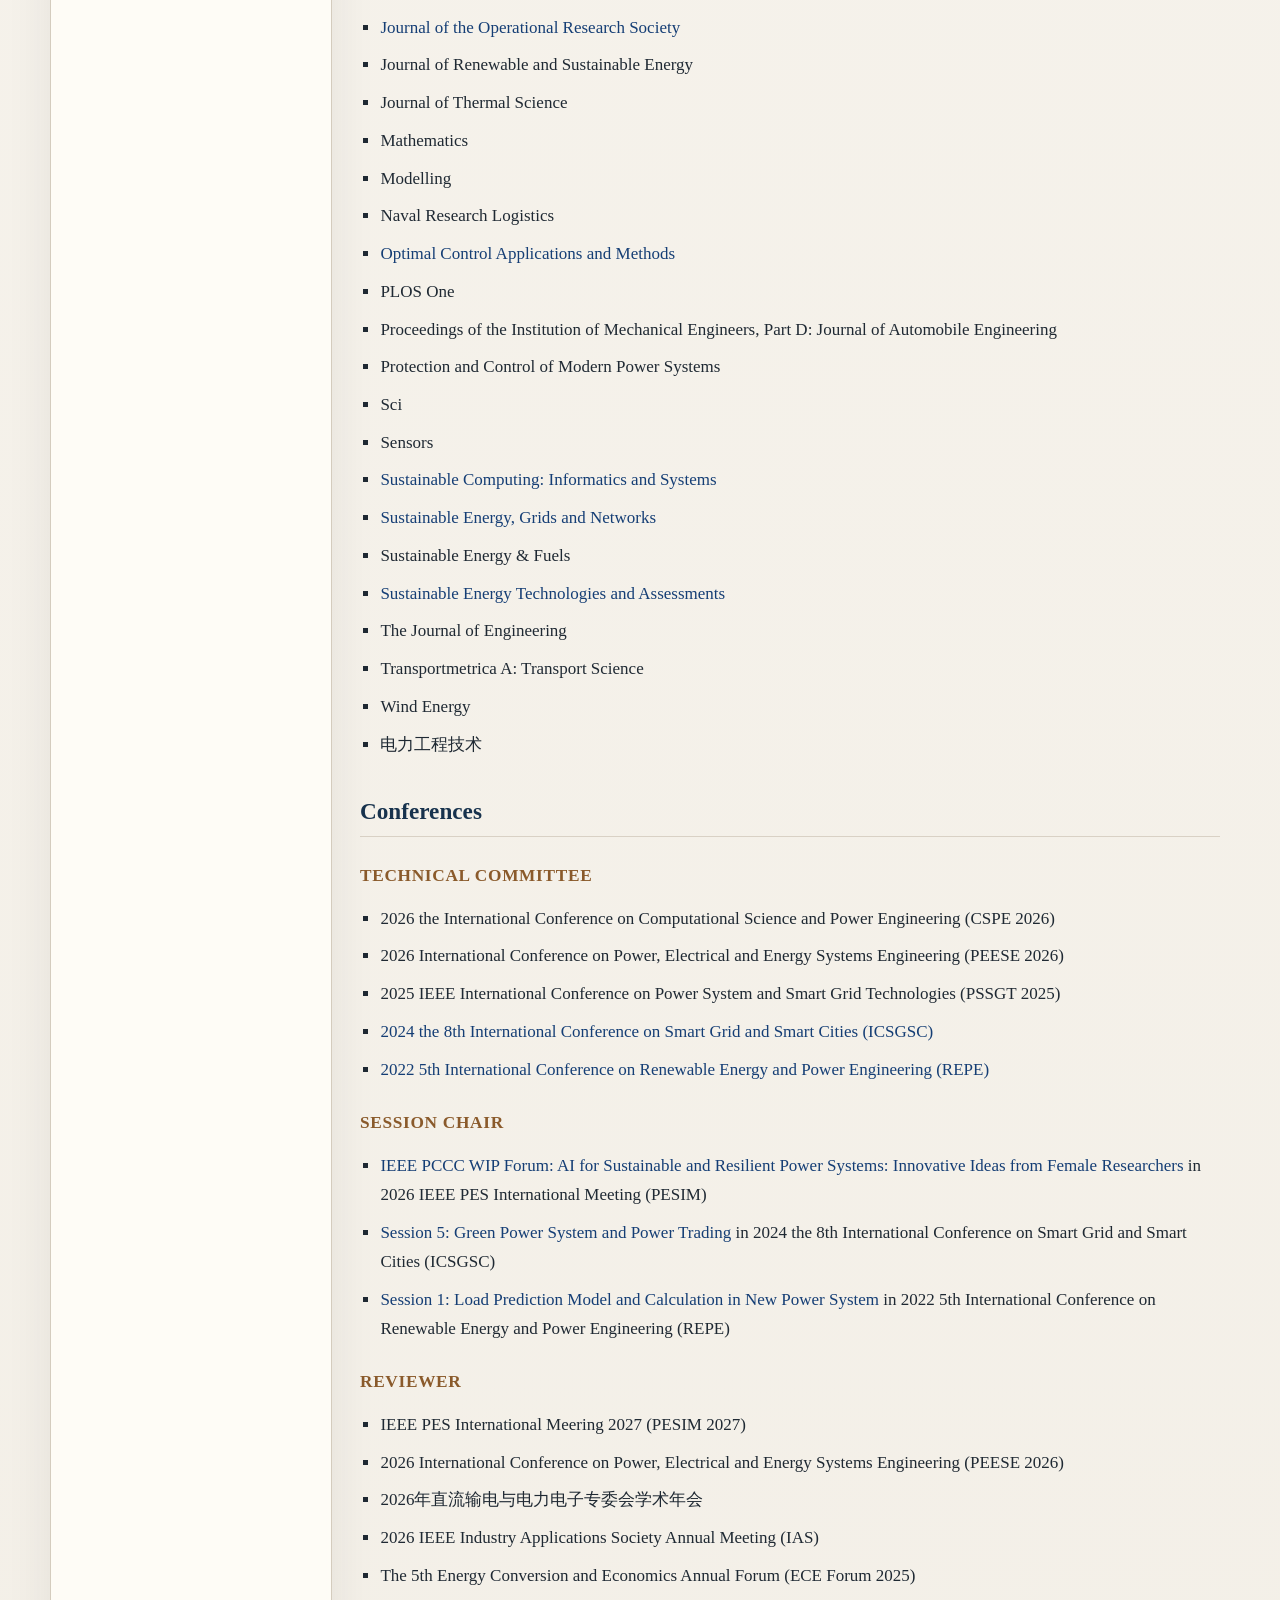
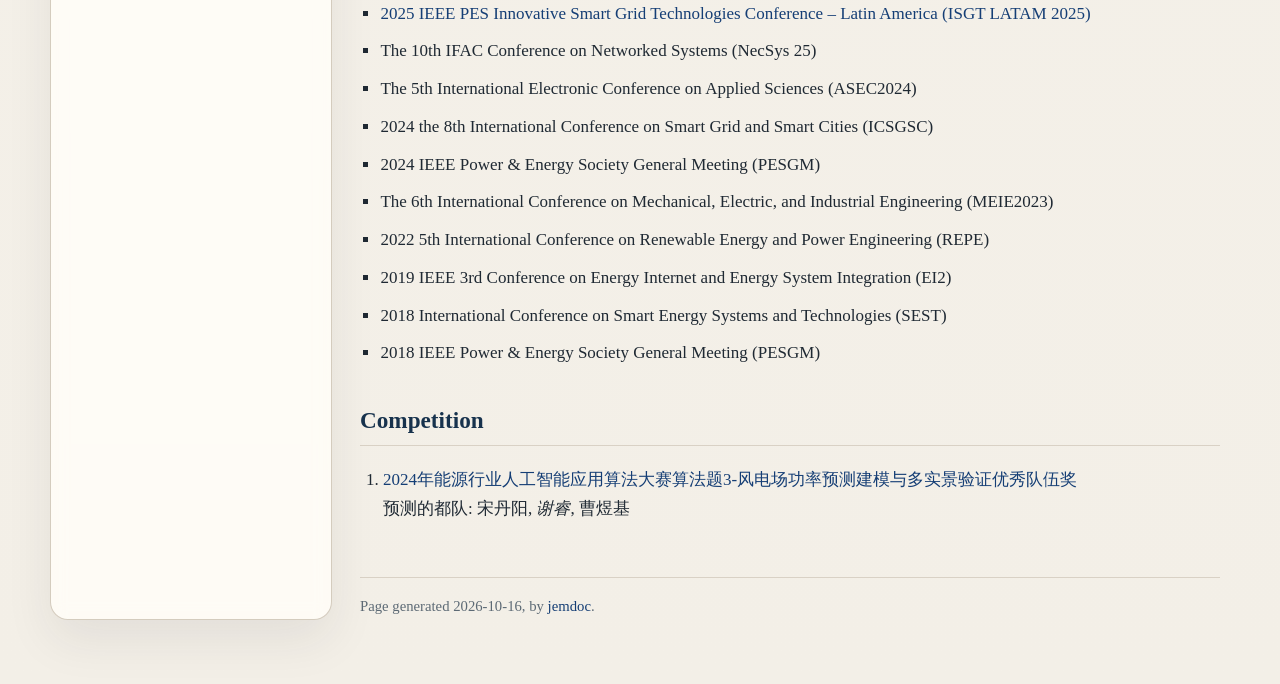
==== commit 13f37caa: "add students" ====
--- a/activities.html
+++ b/activities.html
@@ -19,6 +19,7 @@
 <div class="menu-item"><a href="projects.html">Projects</a></div>
 <div class="menu-item"><a href="teaching.html">Teaching</a></div>
 <div class="menu-item"><a href="activities.html" class="current">Activities</a></div>
+<div class="menu-item"><a href="students.html">Students</a></div>
 </td>
 <td id="layout-content">
 <div id="toptitle">
@@ -334,6 +335,9 @@
 <h3>Technical Committee </h3>
 <ul>
+<li><p>2026 the International Conference on Computational Science and Power Engineering (CSPE 2026)+</p>
+</li>
 <li><p>2026 International Conference on Power, Electrical and Energy Systems Engineering (PEESE 2026) </p>
 </li>
@@ -420,7 +424,7 @@
 </ol>
 <div id="footer">
 <div id="footer-text">
-Page generated 2026-10-14, by <a href="http://jemdoc.jaboc.net/">jemdoc</a>.
+Page generated 2026-10-16, by <a href="http://jemdoc.jaboc.net/">jemdoc</a>.
 </div>
 </div>
 </td>
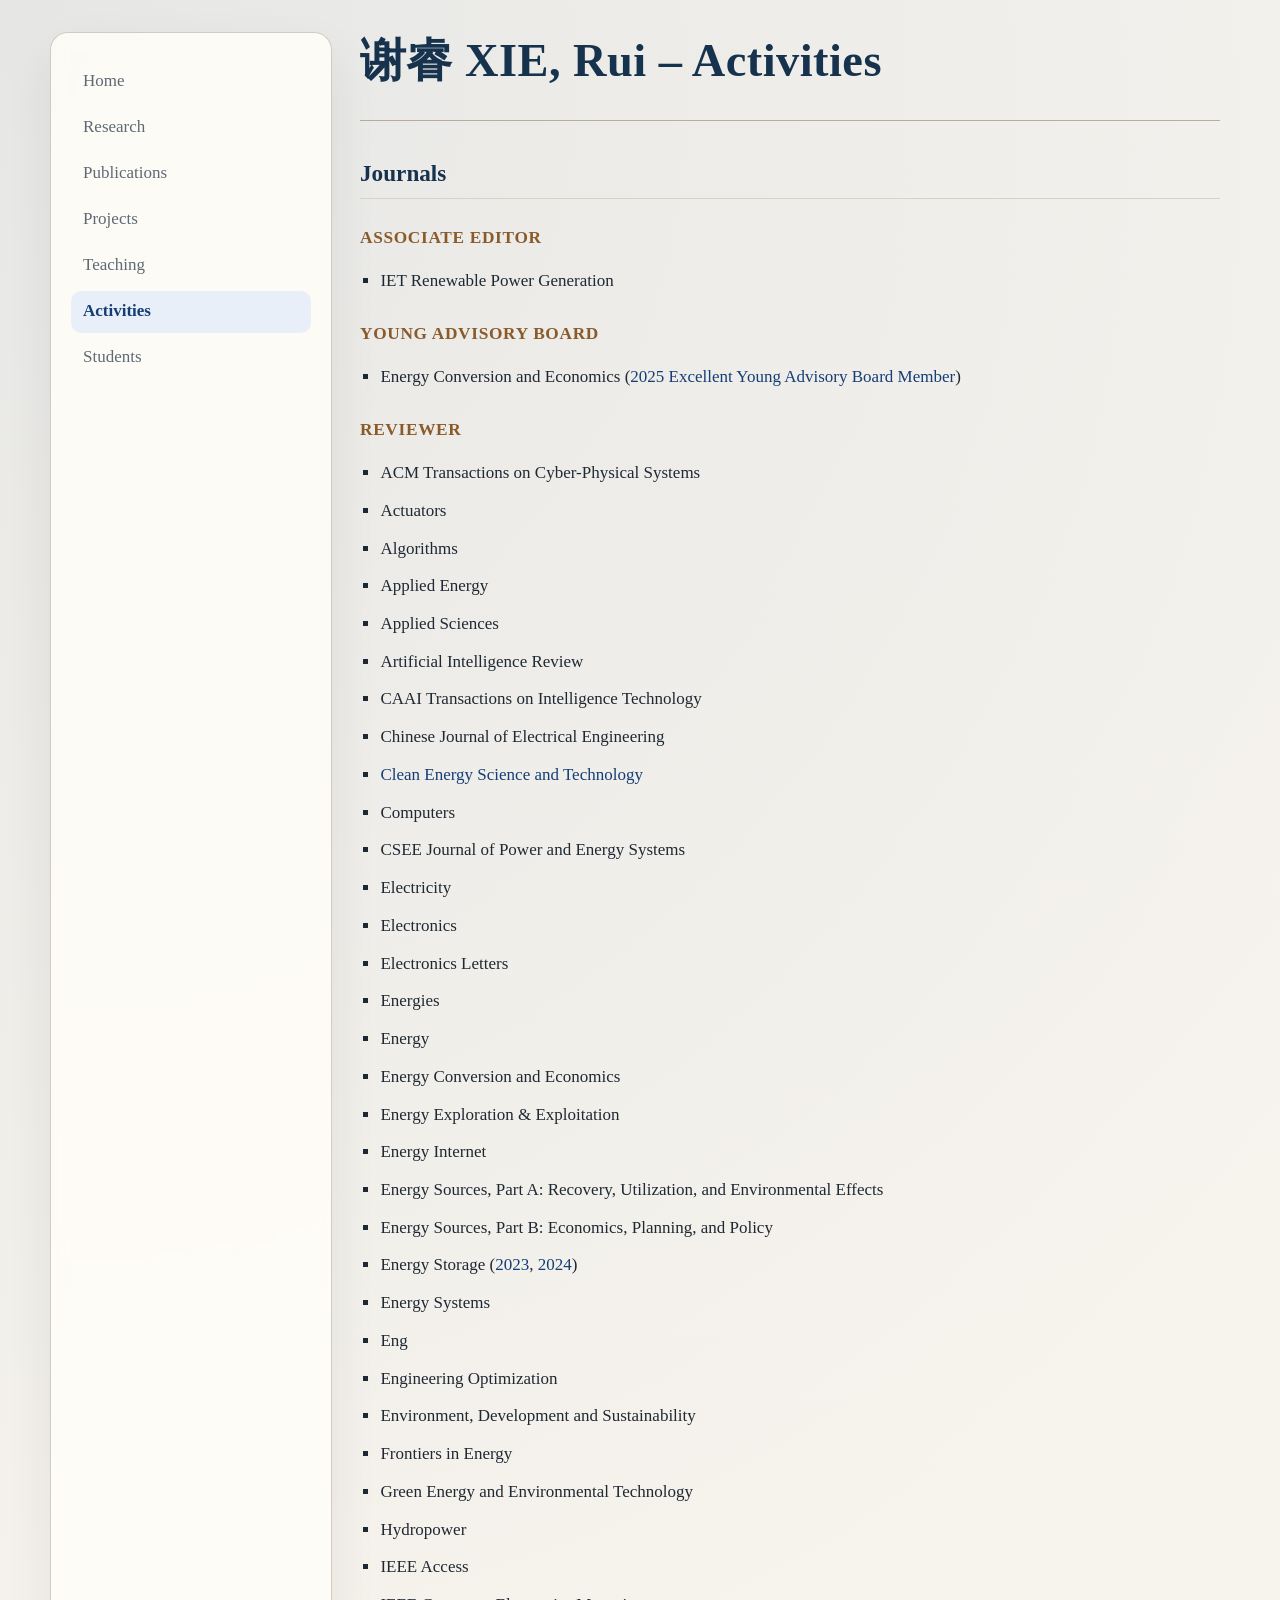
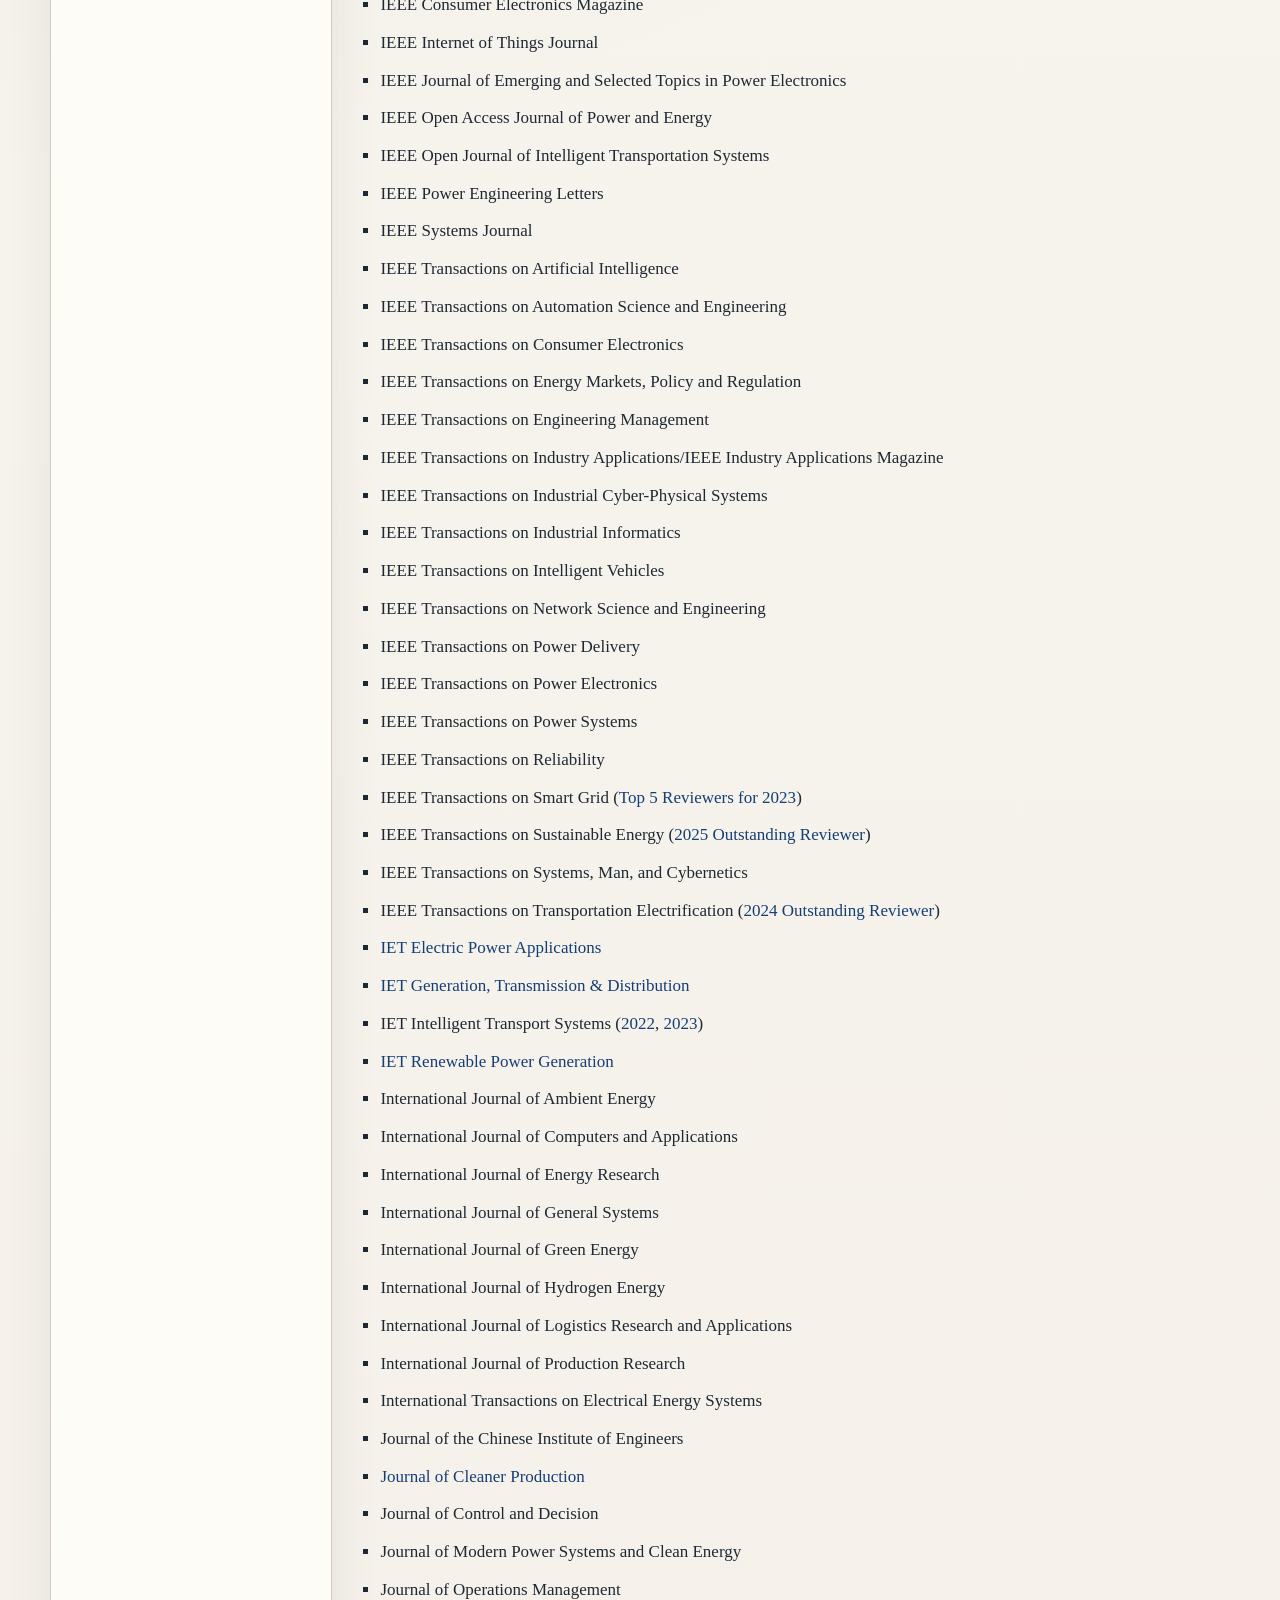
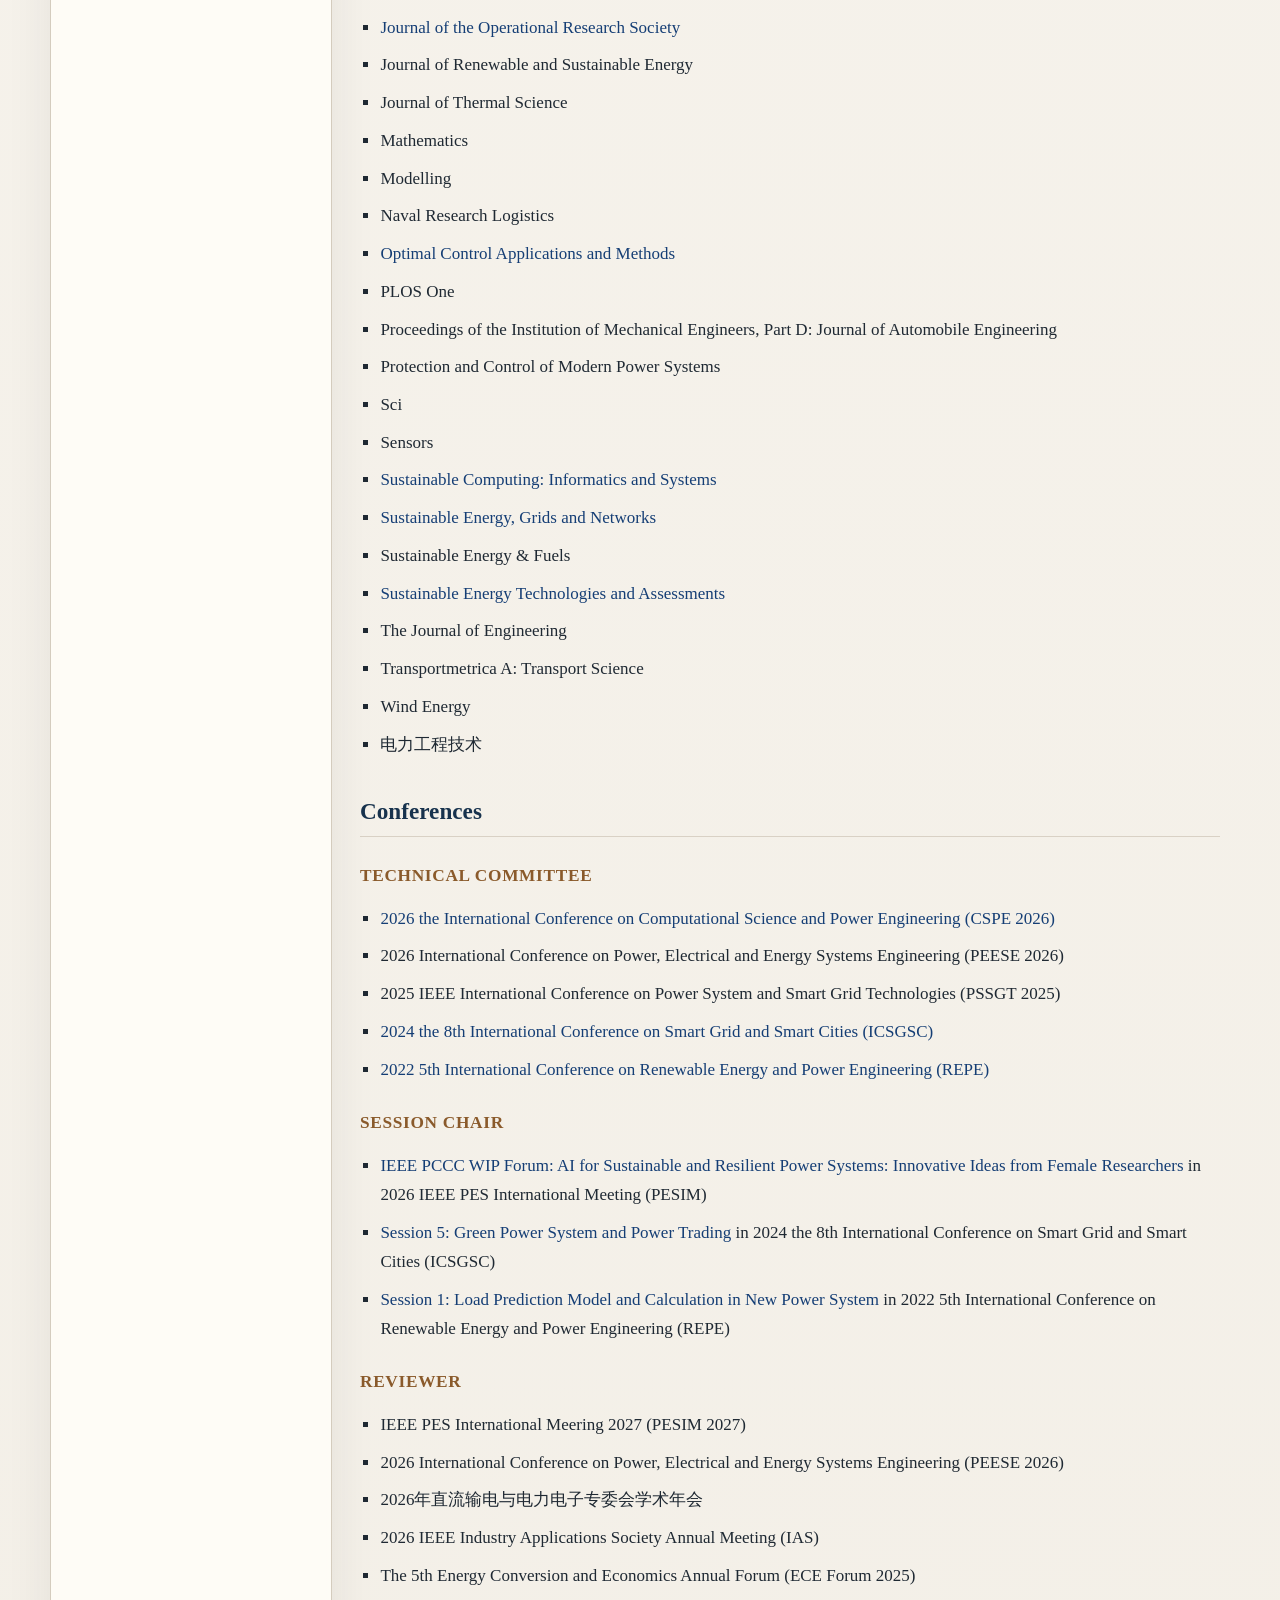
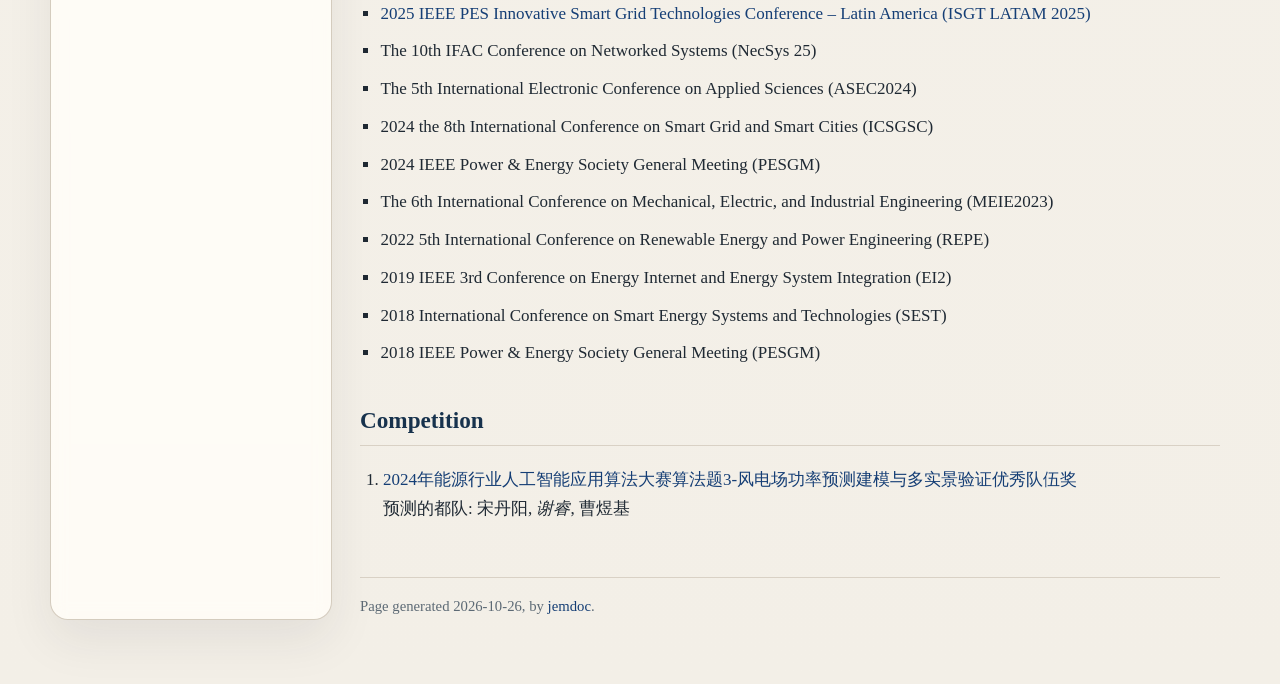
==== commit 725f878a: "add a technical committee" ====
--- a/activities.html
+++ b/activities.html
@@ -335,7 +335,7 @@
 <h3>Technical Committee </h3>
 <ul>
-<li><p>2026 the International Conference on Computational Science and Power Engineering (CSPE 2026)+<li><p><a href="./file/CSPE2026-TC.pdf">2026 the International Conference on Computational Science and Power Engineering (CSPE 2026)</a> </p>
 </li>
 <li><p>2026 International Conference on Power, Electrical and Energy Systems Engineering (PEESE 2026)@@ -424,7 +424,7 @@
 </ol>
 <div id="footer">
 <div id="footer-text">
-Page generated 2026-10-16, by <a href="http://jemdoc.jaboc.net/">jemdoc</a>.
+Page generated 2026-10-26, by <a href="http://jemdoc.jaboc.net/">jemdoc</a>.
 </div>
 </div>
 </td>
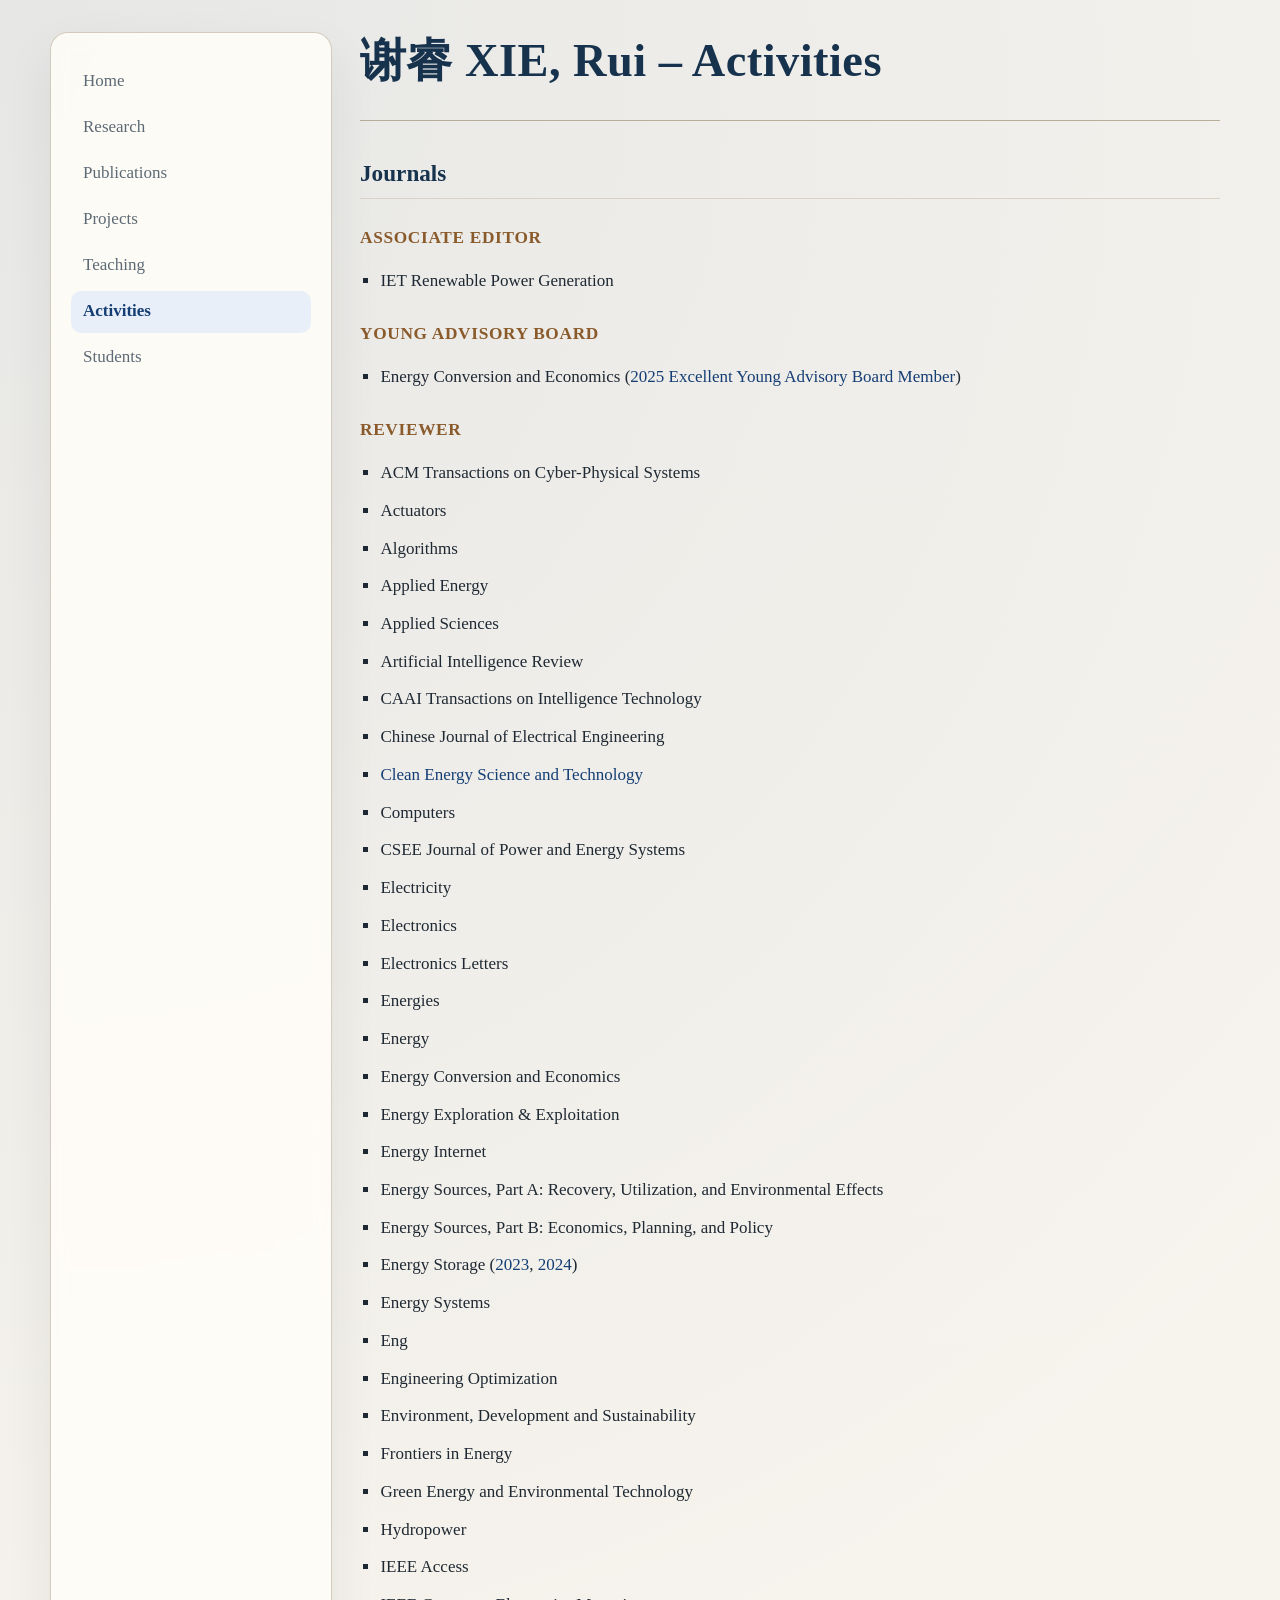
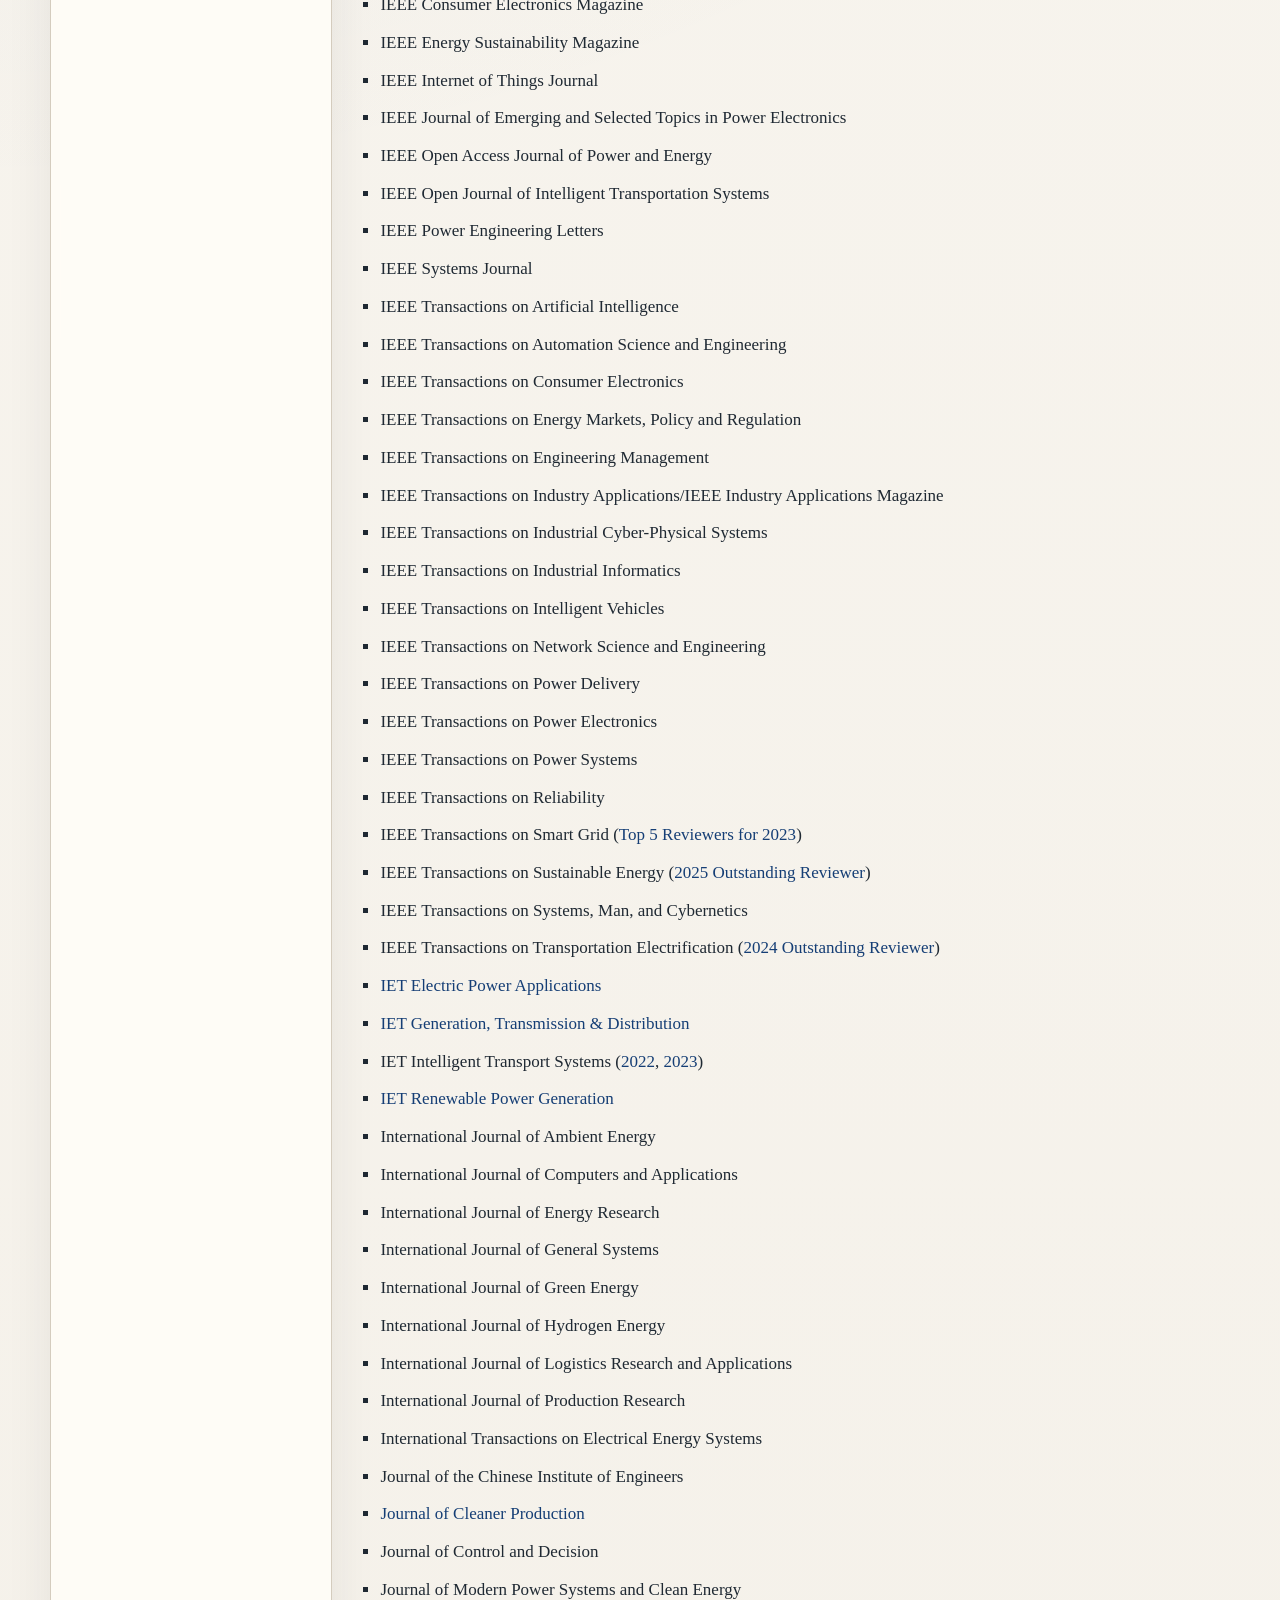
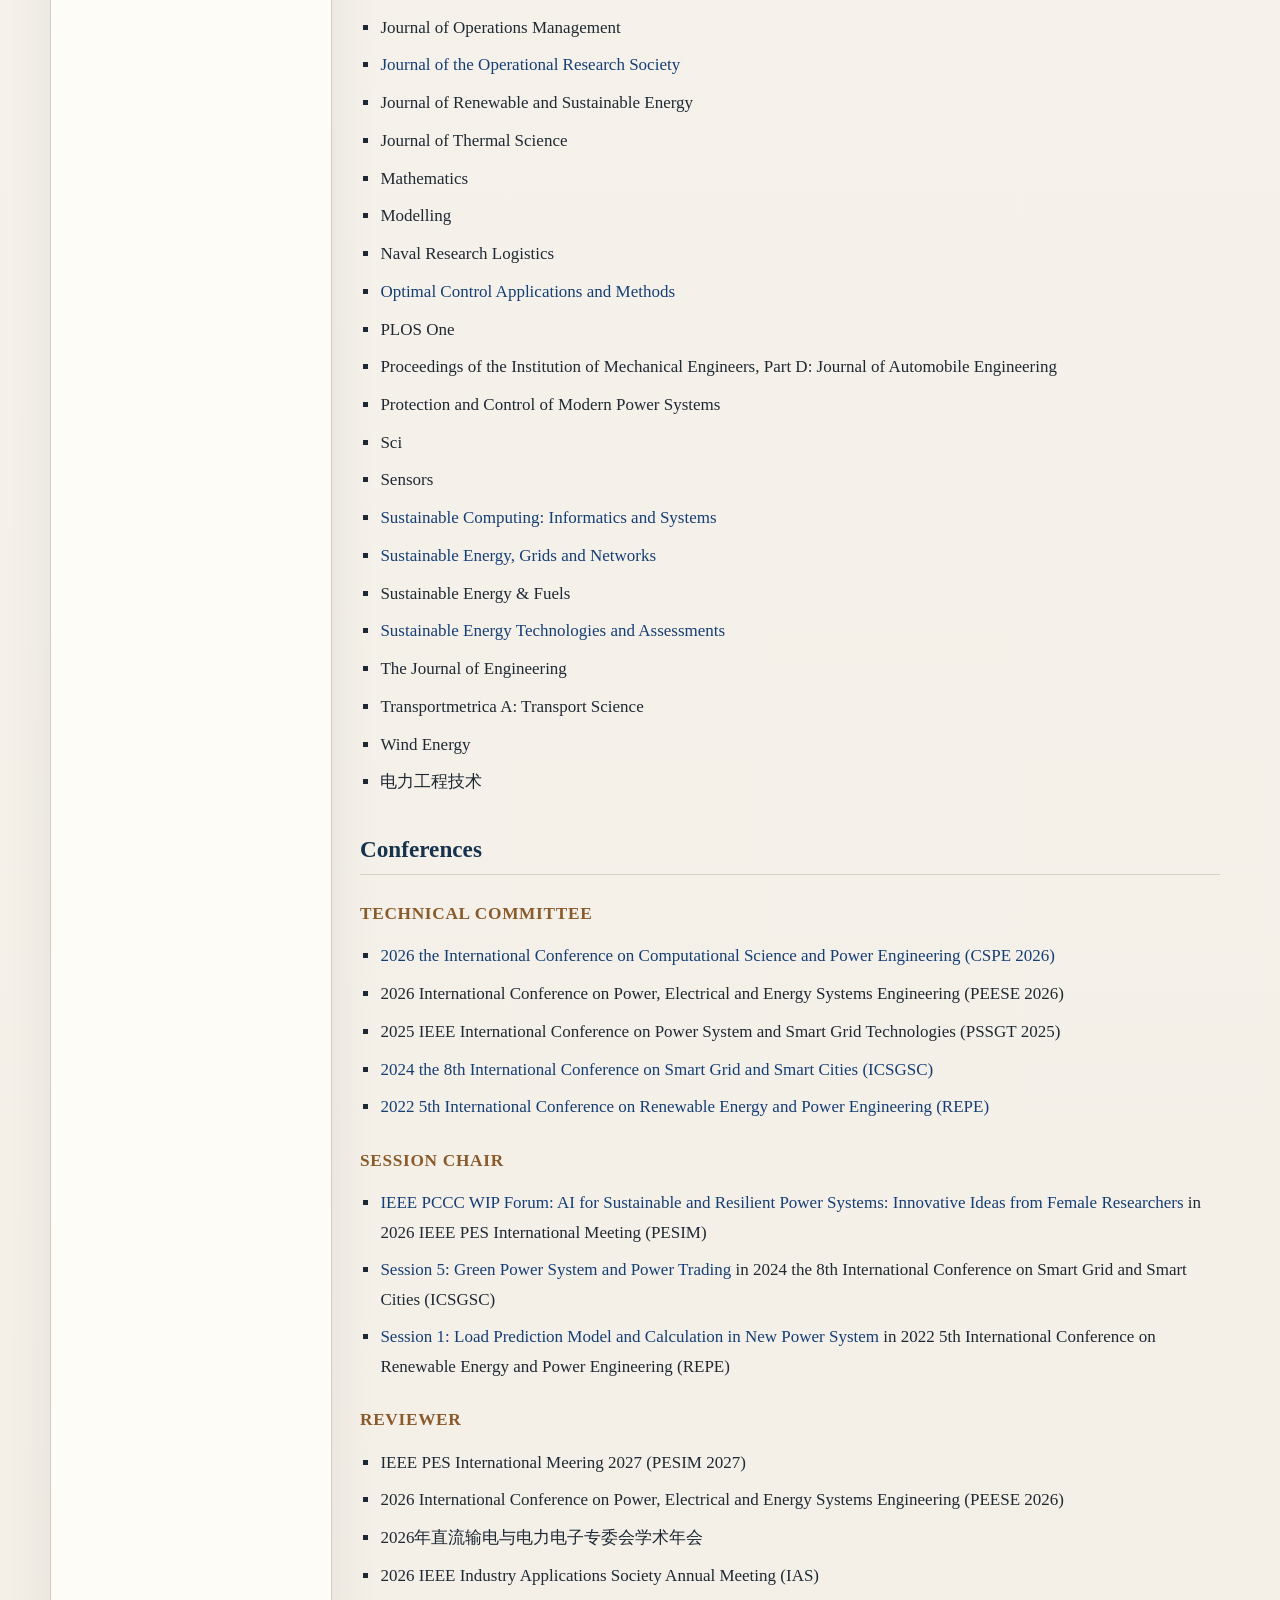
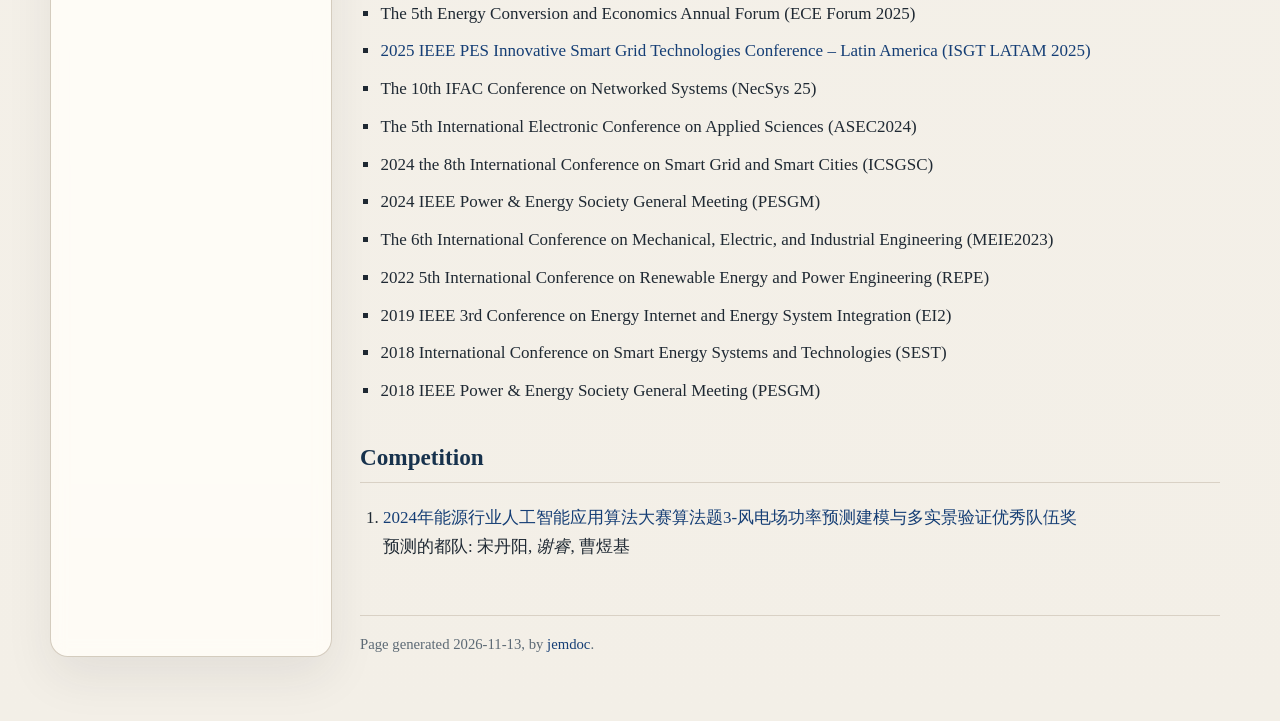
==== commit c82afce2: "add a review" ====
--- a/activities.html
+++ b/activities.html
@@ -142,6 +142,9 @@
 <li><p>IEEE Consumer Electronics Magazine </p>
 </li>
+<li><p>IEEE Energy Sustainability Magazine+</p>
+</li>
 <li><p>IEEE Internet of Things Journal </p>
 </li>
@@ -424,7 +427,7 @@
 </ol>
 <div id="footer">
 <div id="footer-text">
-Page generated 2026-10-26, by <a href="http://jemdoc.jaboc.net/">jemdoc</a>.
+Page generated 2026-11-13, by <a href="http://jemdoc.jaboc.net/">jemdoc</a>.
 </div>
 </div>
 </td>
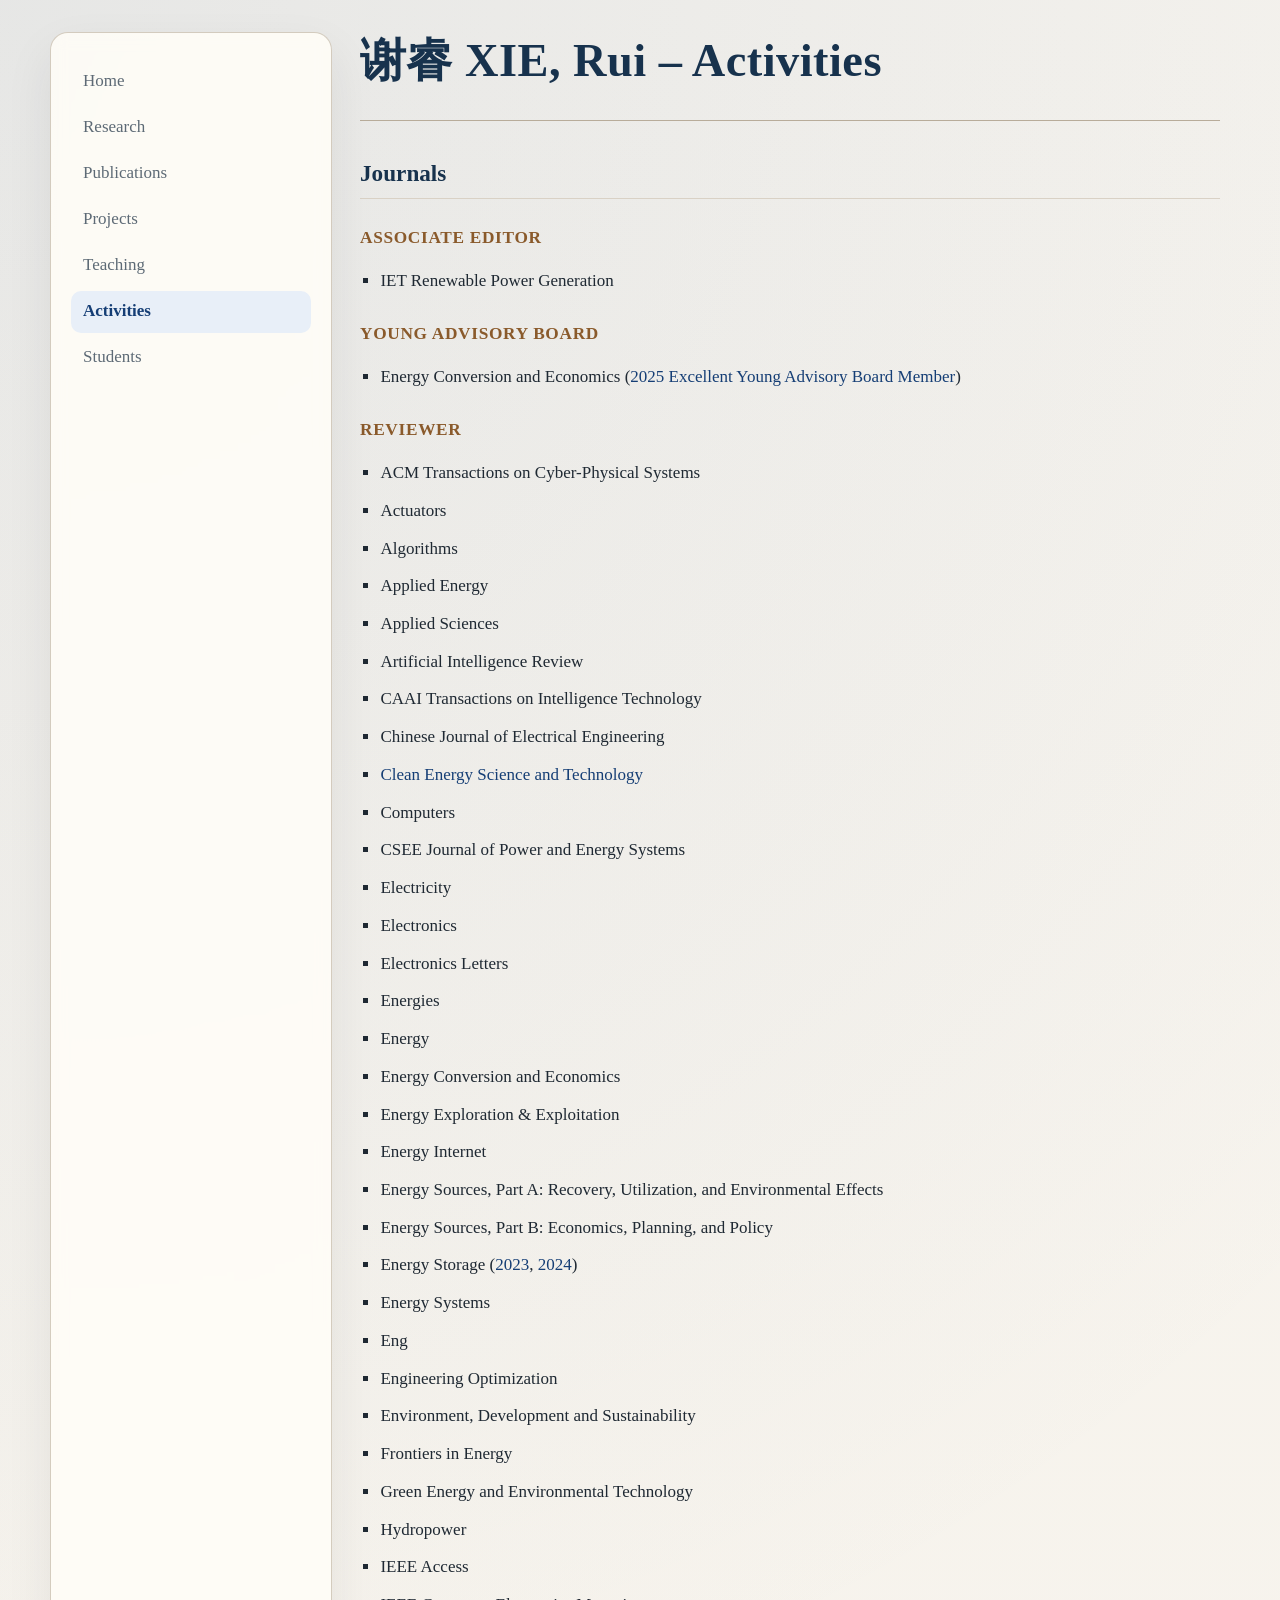
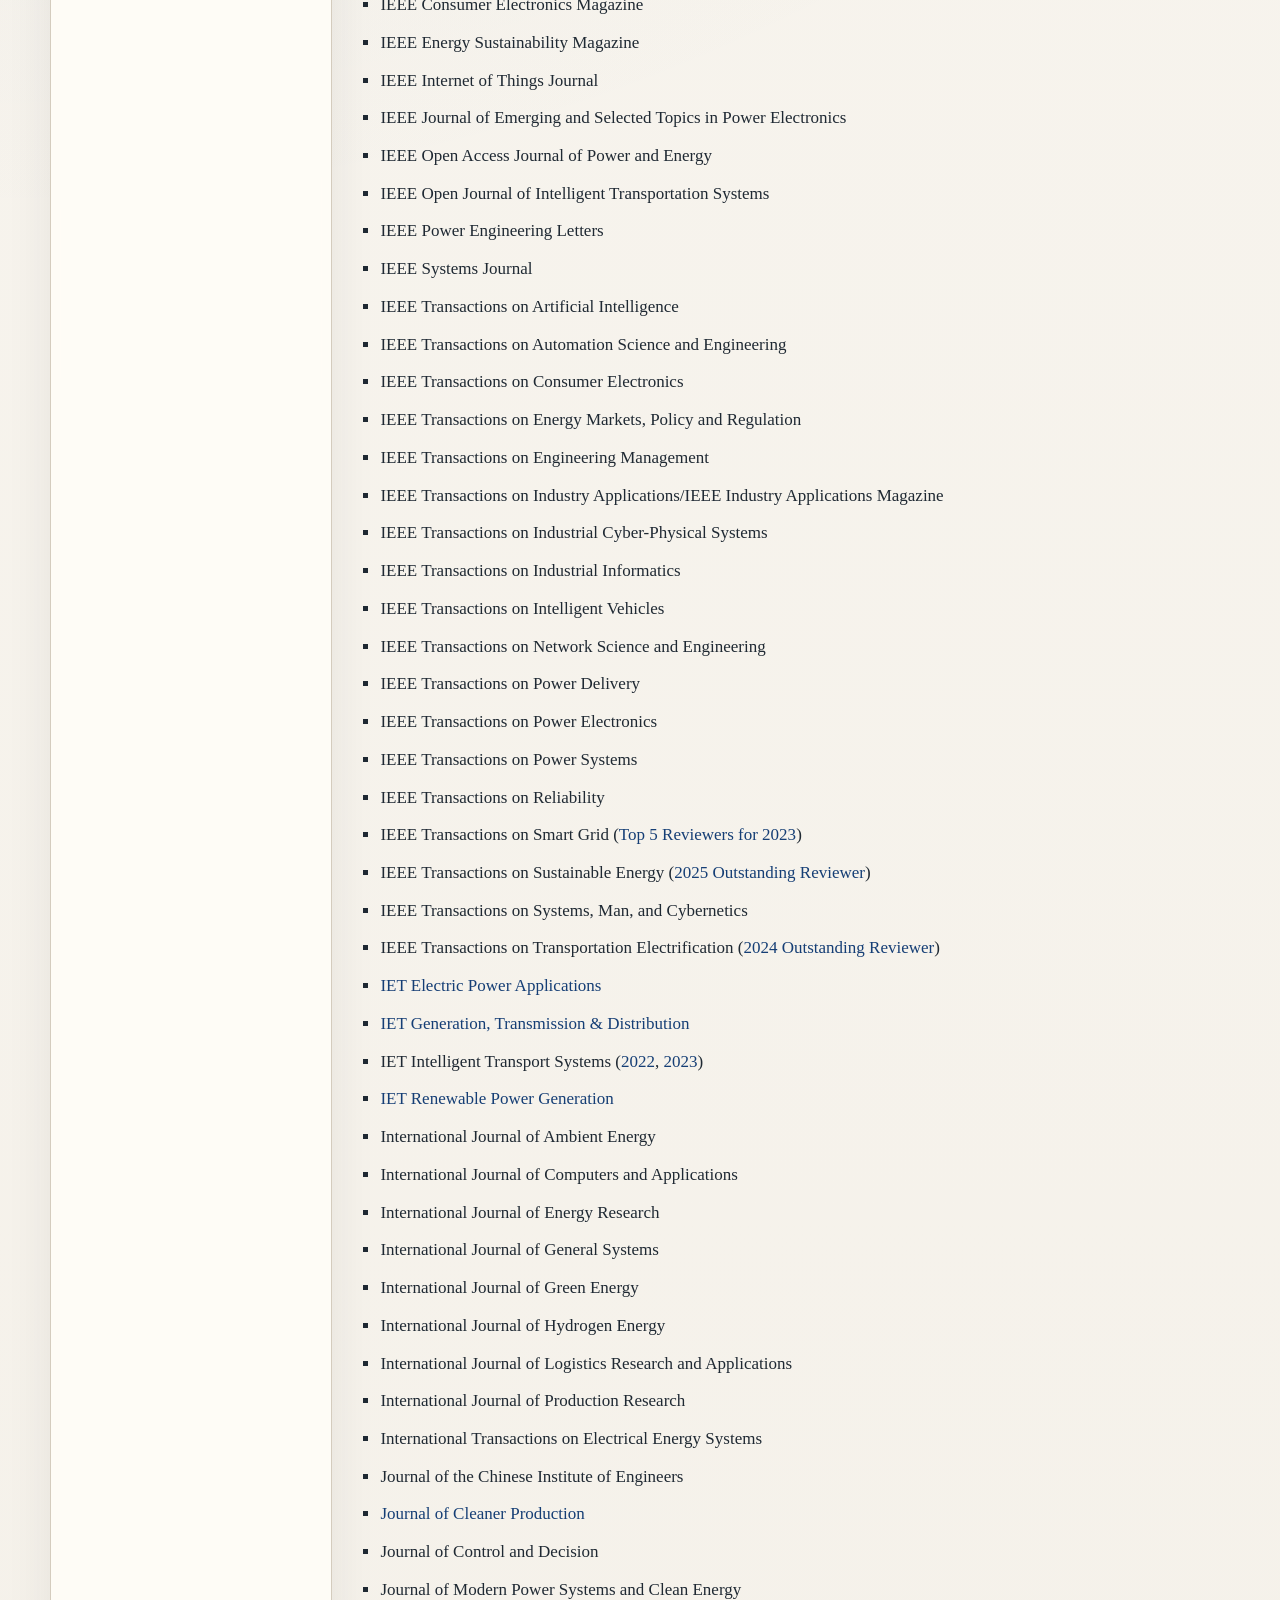
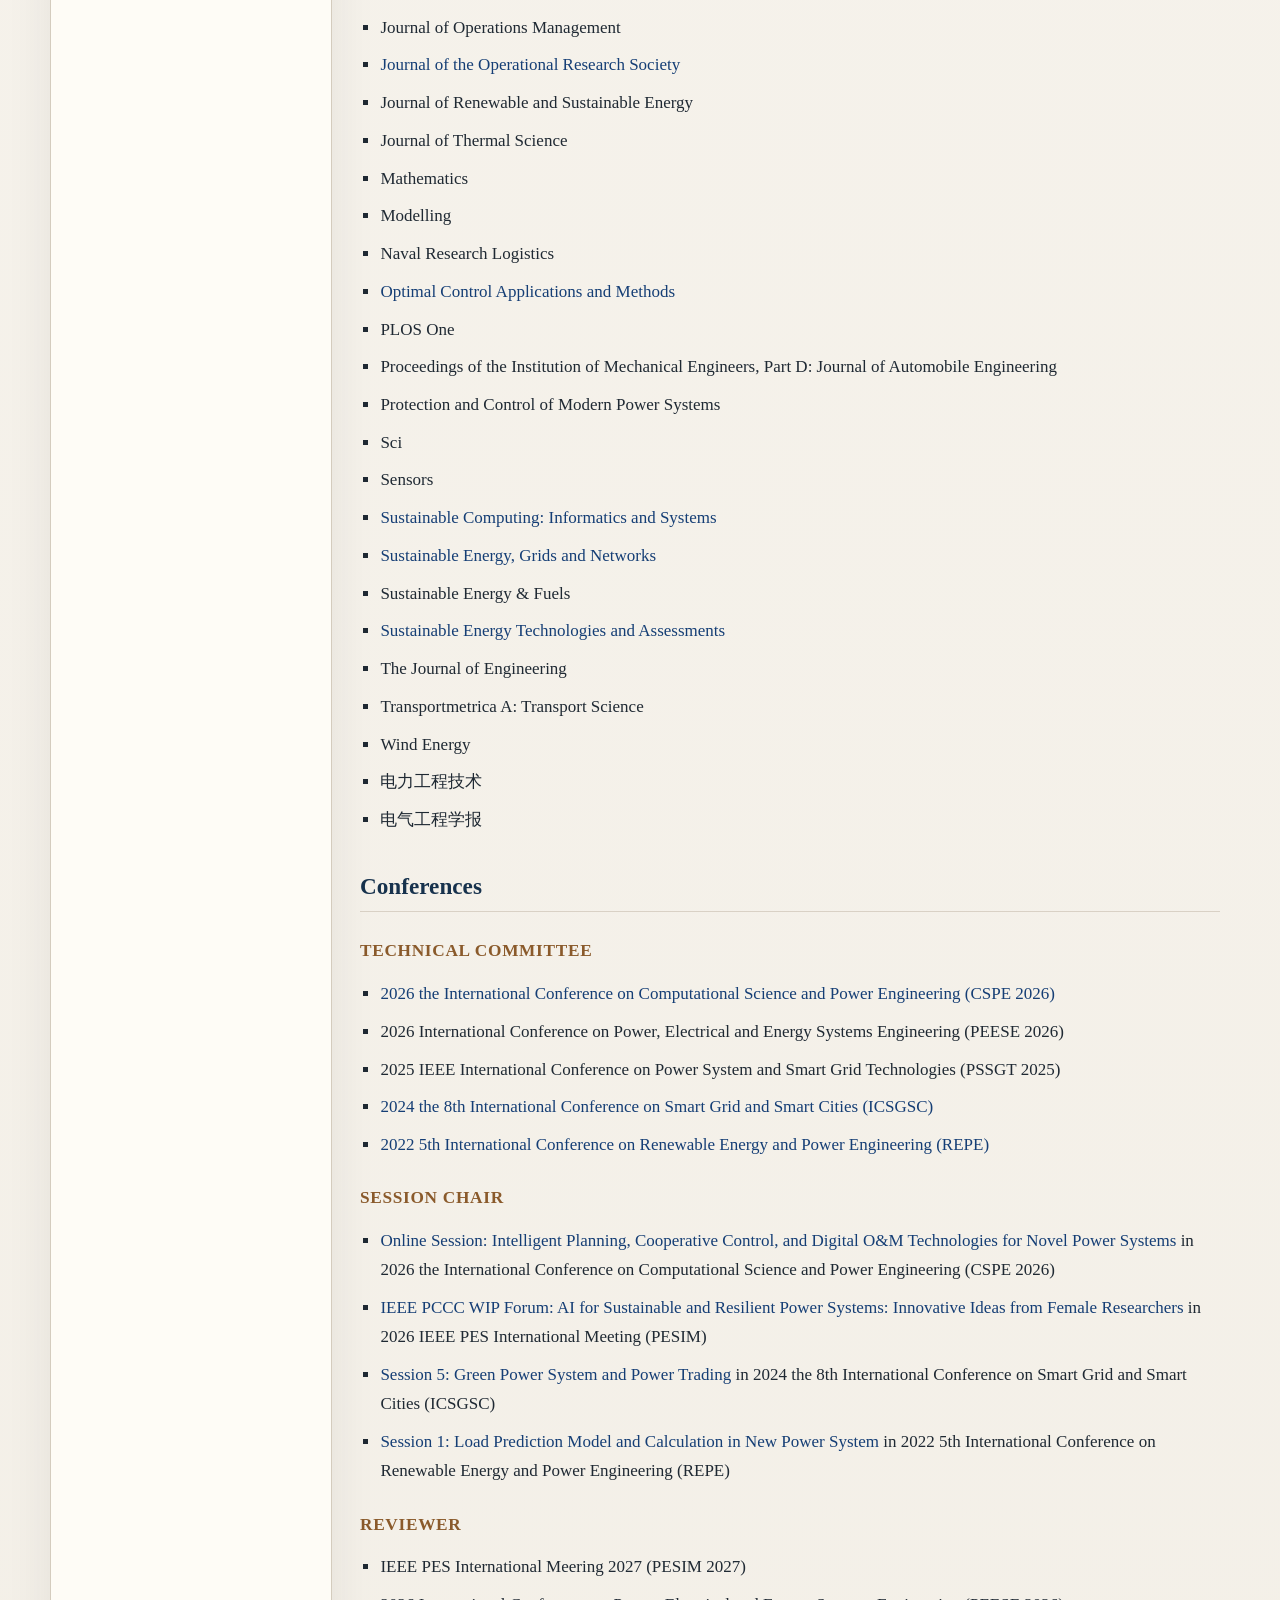
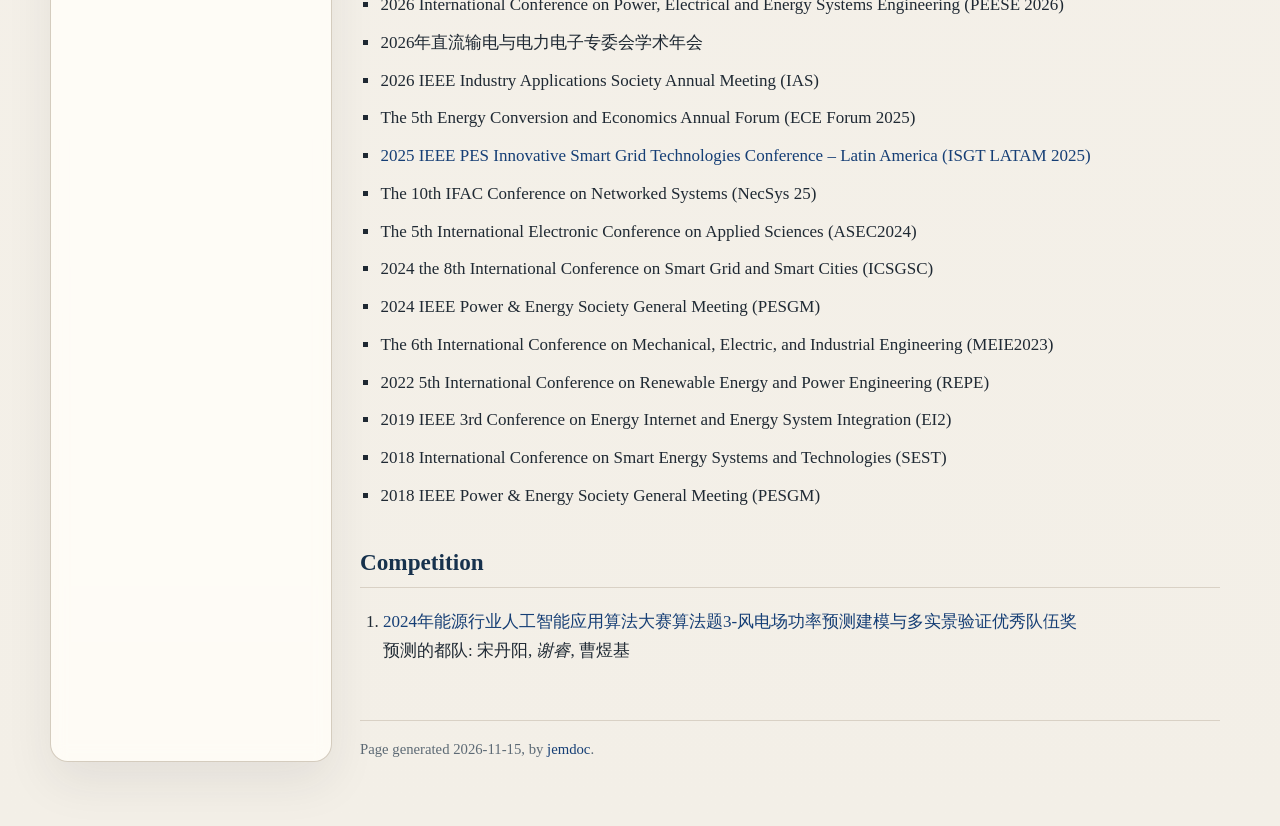
==== commit 3bb49d87: "add a session chair" ====
--- a/activities.html
+++ b/activities.html
@@ -328,7 +328,10 @@
 <li><p>Wind Energy </p>
 </li>
-<li><p>电力工程技术
+<li><p>电力工程技术+</p>
+</li>
+<li><p>电气工程学报
  </p>
 </li>
@@ -357,6 +360,9 @@
 <h3>Session Chair </h3>
 <ul>
+<li><p><a href="./file/CSPE2026.pdf">Online Session: Intelligent Planning, Cooperative Control, and Digital O&amp;M Technologies for Novel Power Systems</a> in 2026 the International Conference on Computational Science and Power Engineering (CSPE 2026)+</p>
+</li>
 <li><p><a href="./file/PESIM.pdf">IEEE PCCC WIP Forum: AI for Sustainable and Resilient Power Systems: Innovative Ideas from Female Researchers</a> in 2026 IEEE PES International Meeting (PESIM) </p>
 </li>
@@ -427,7 +433,7 @@
 </ol>
 <div id="footer">
 <div id="footer-text">
-Page generated 2026-11-13, by <a href="http://jemdoc.jaboc.net/">jemdoc</a>.
+Page generated 2026-11-15, by <a href="http://jemdoc.jaboc.net/">jemdoc</a>.
 </div>
 </div>
 </td>
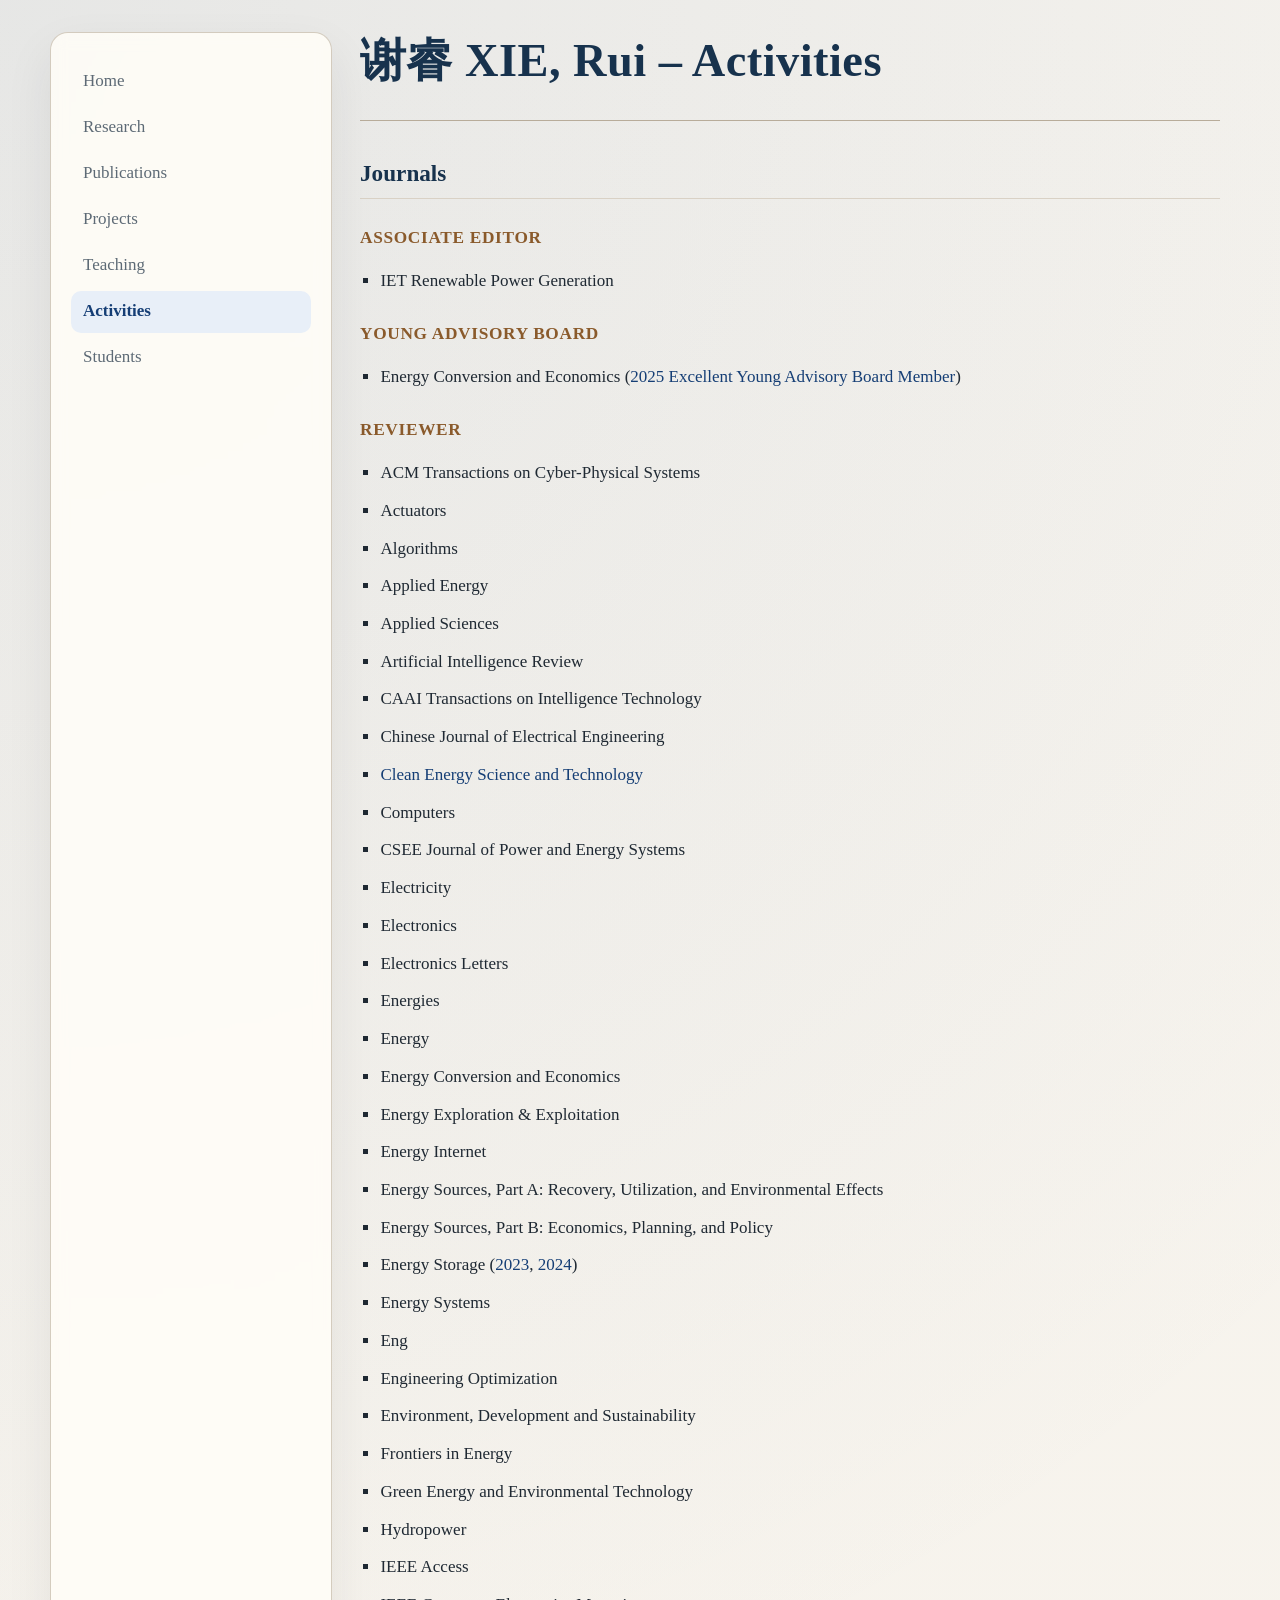
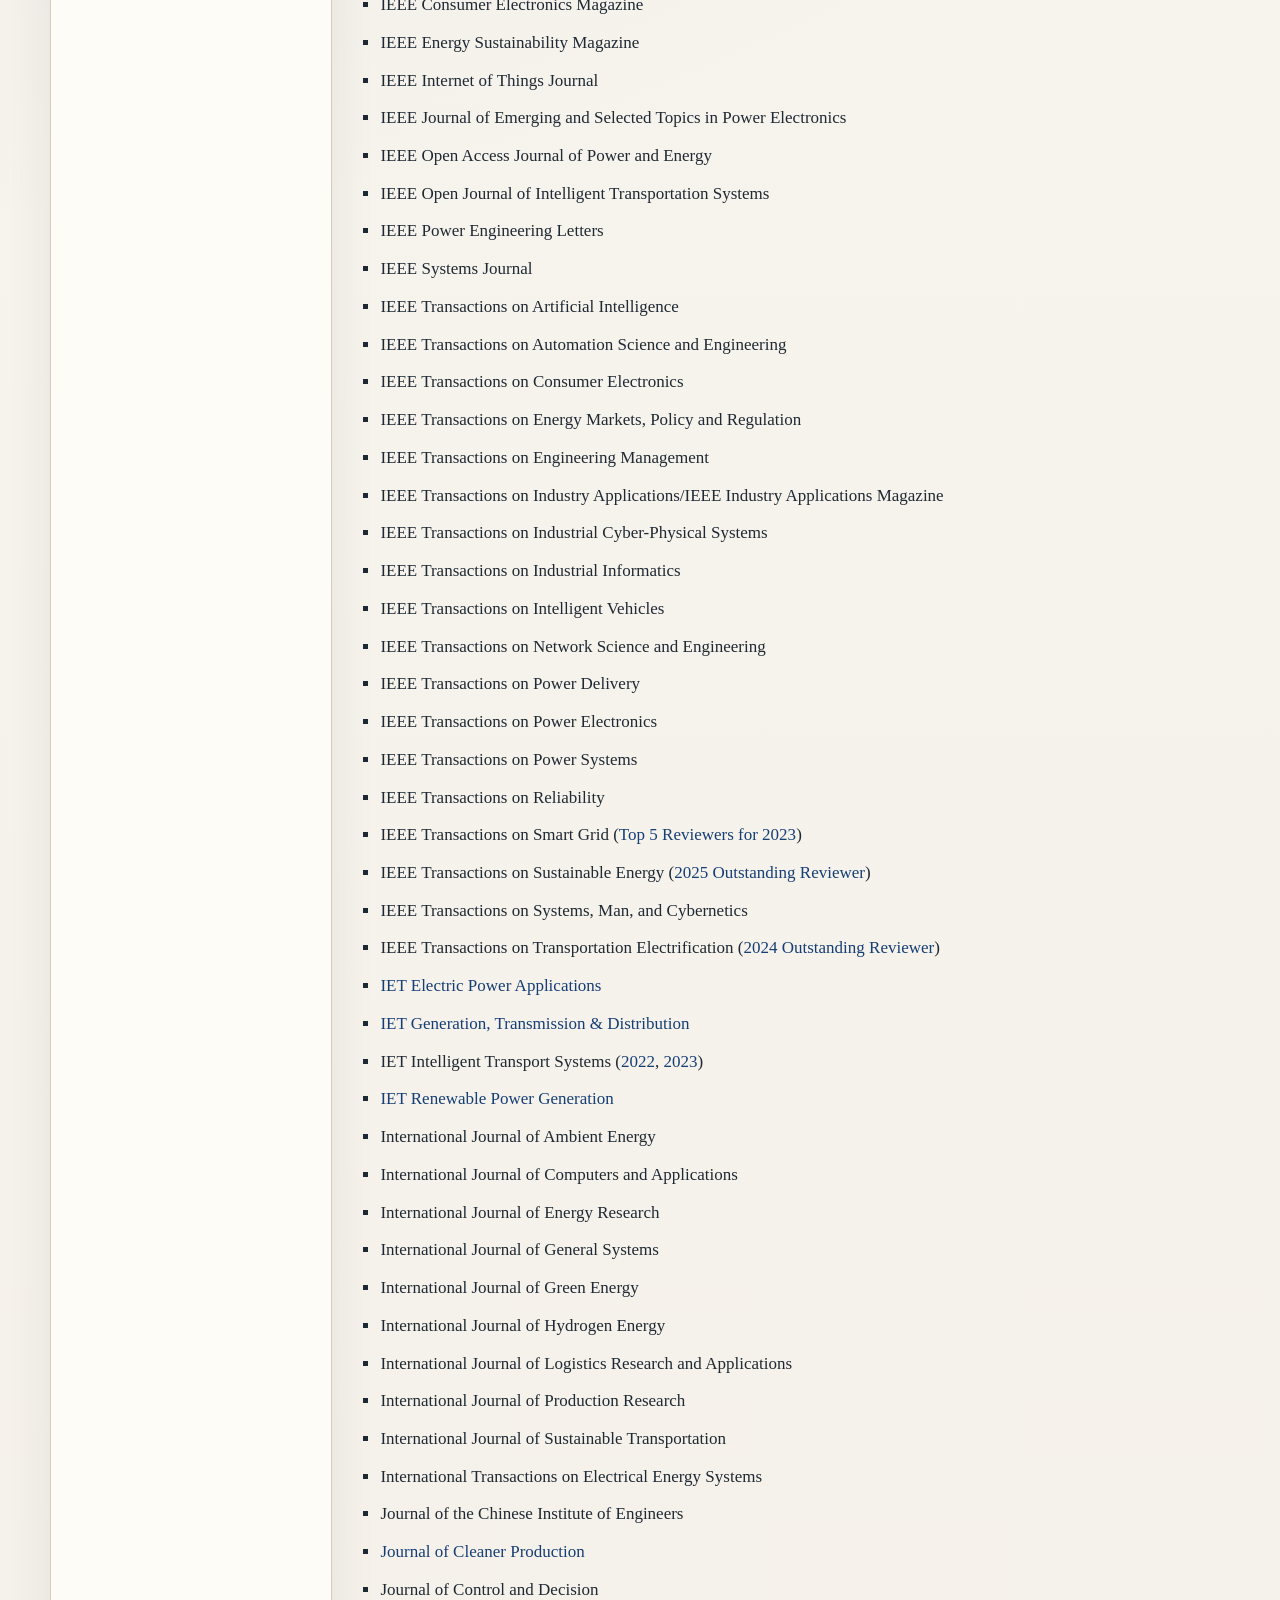
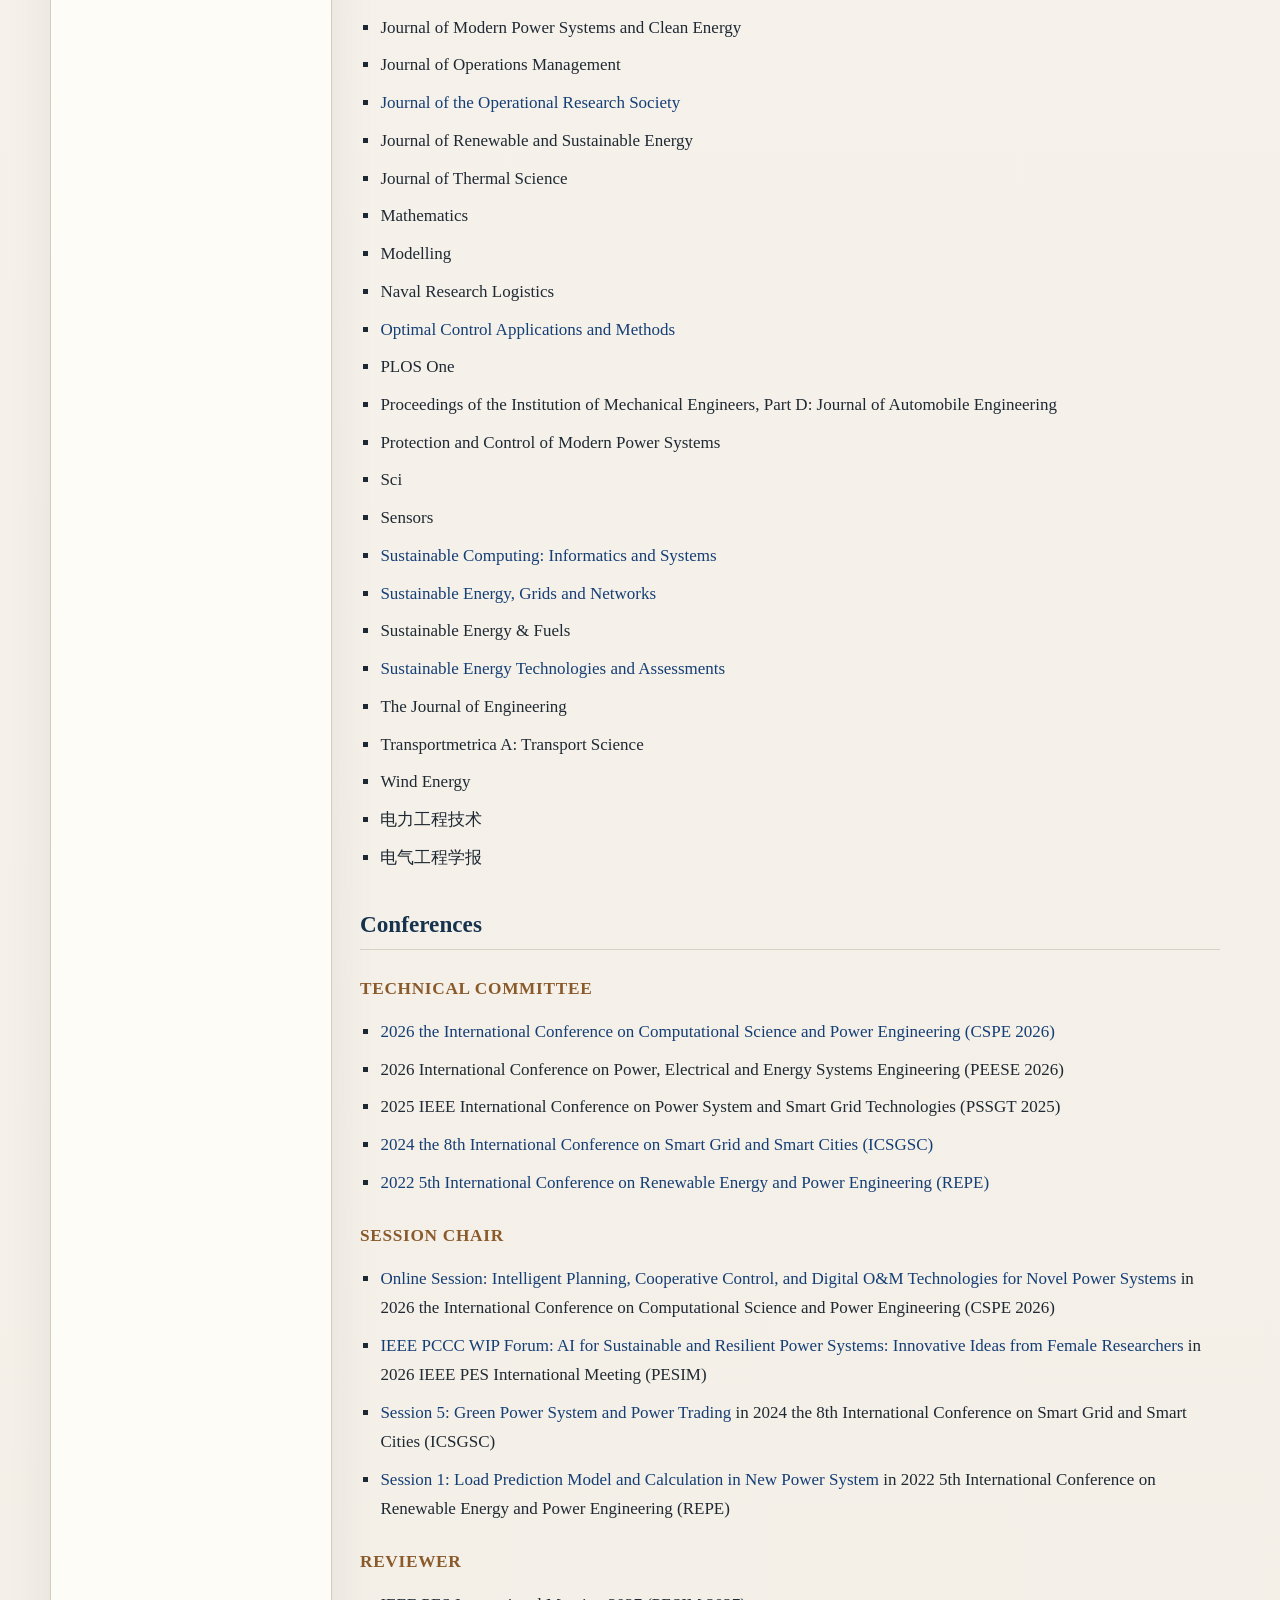
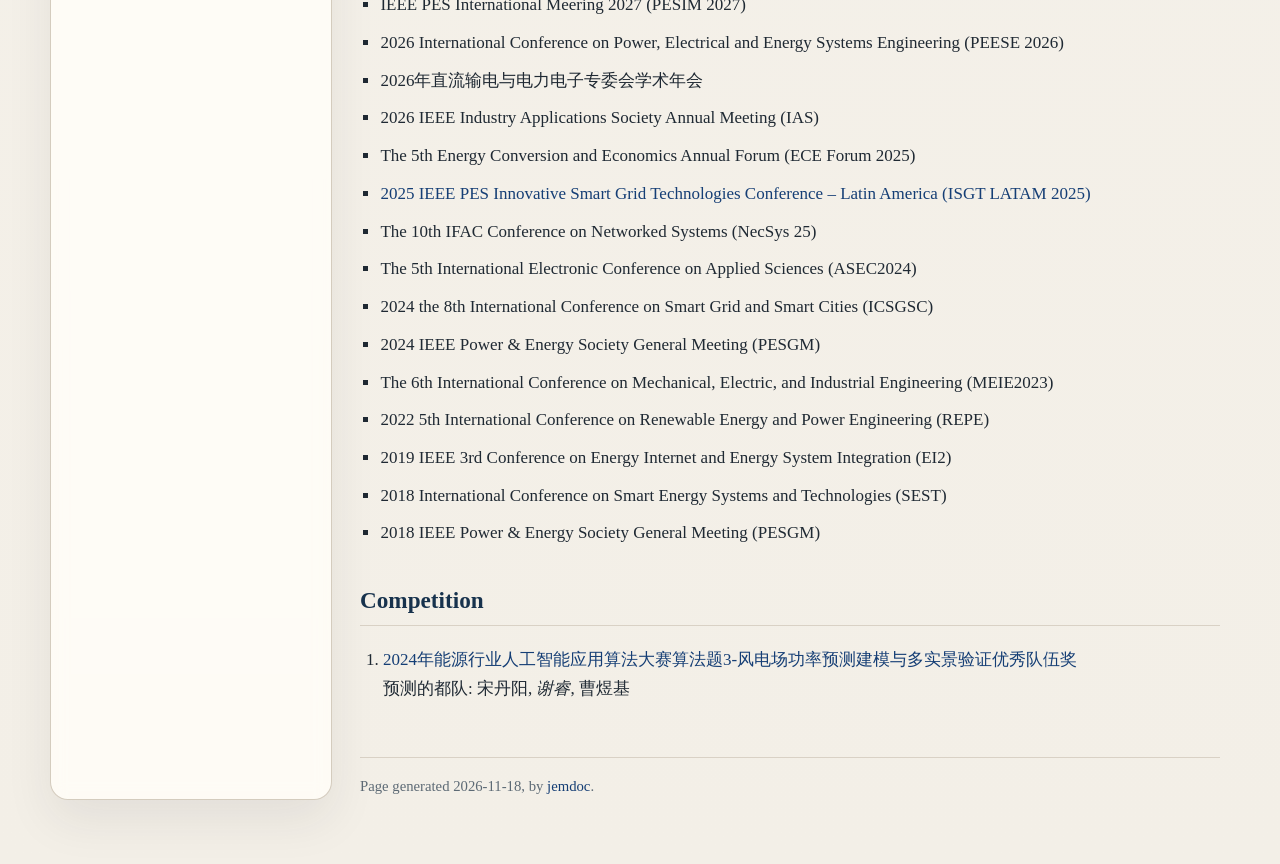
==== commit f5eabfc3: "add a review" ====
--- a/activities.html
+++ b/activities.html
@@ -253,6 +253,9 @@
 <li><p>International Journal of Production Research </p>
 </li>
+<li><p>International Journal of Sustainable Transportation+</p>
+</li>
 <li><p>International Transactions on Electrical Energy Systems </p>
 </li>
@@ -433,7 +436,7 @@
 </ol>
 <div id="footer">
 <div id="footer-text">
-Page generated 2026-11-15, by <a href="http://jemdoc.jaboc.net/">jemdoc</a>.
+Page generated 2026-11-18, by <a href="http://jemdoc.jaboc.net/">jemdoc</a>.
 </div>
 </div>
 </td>
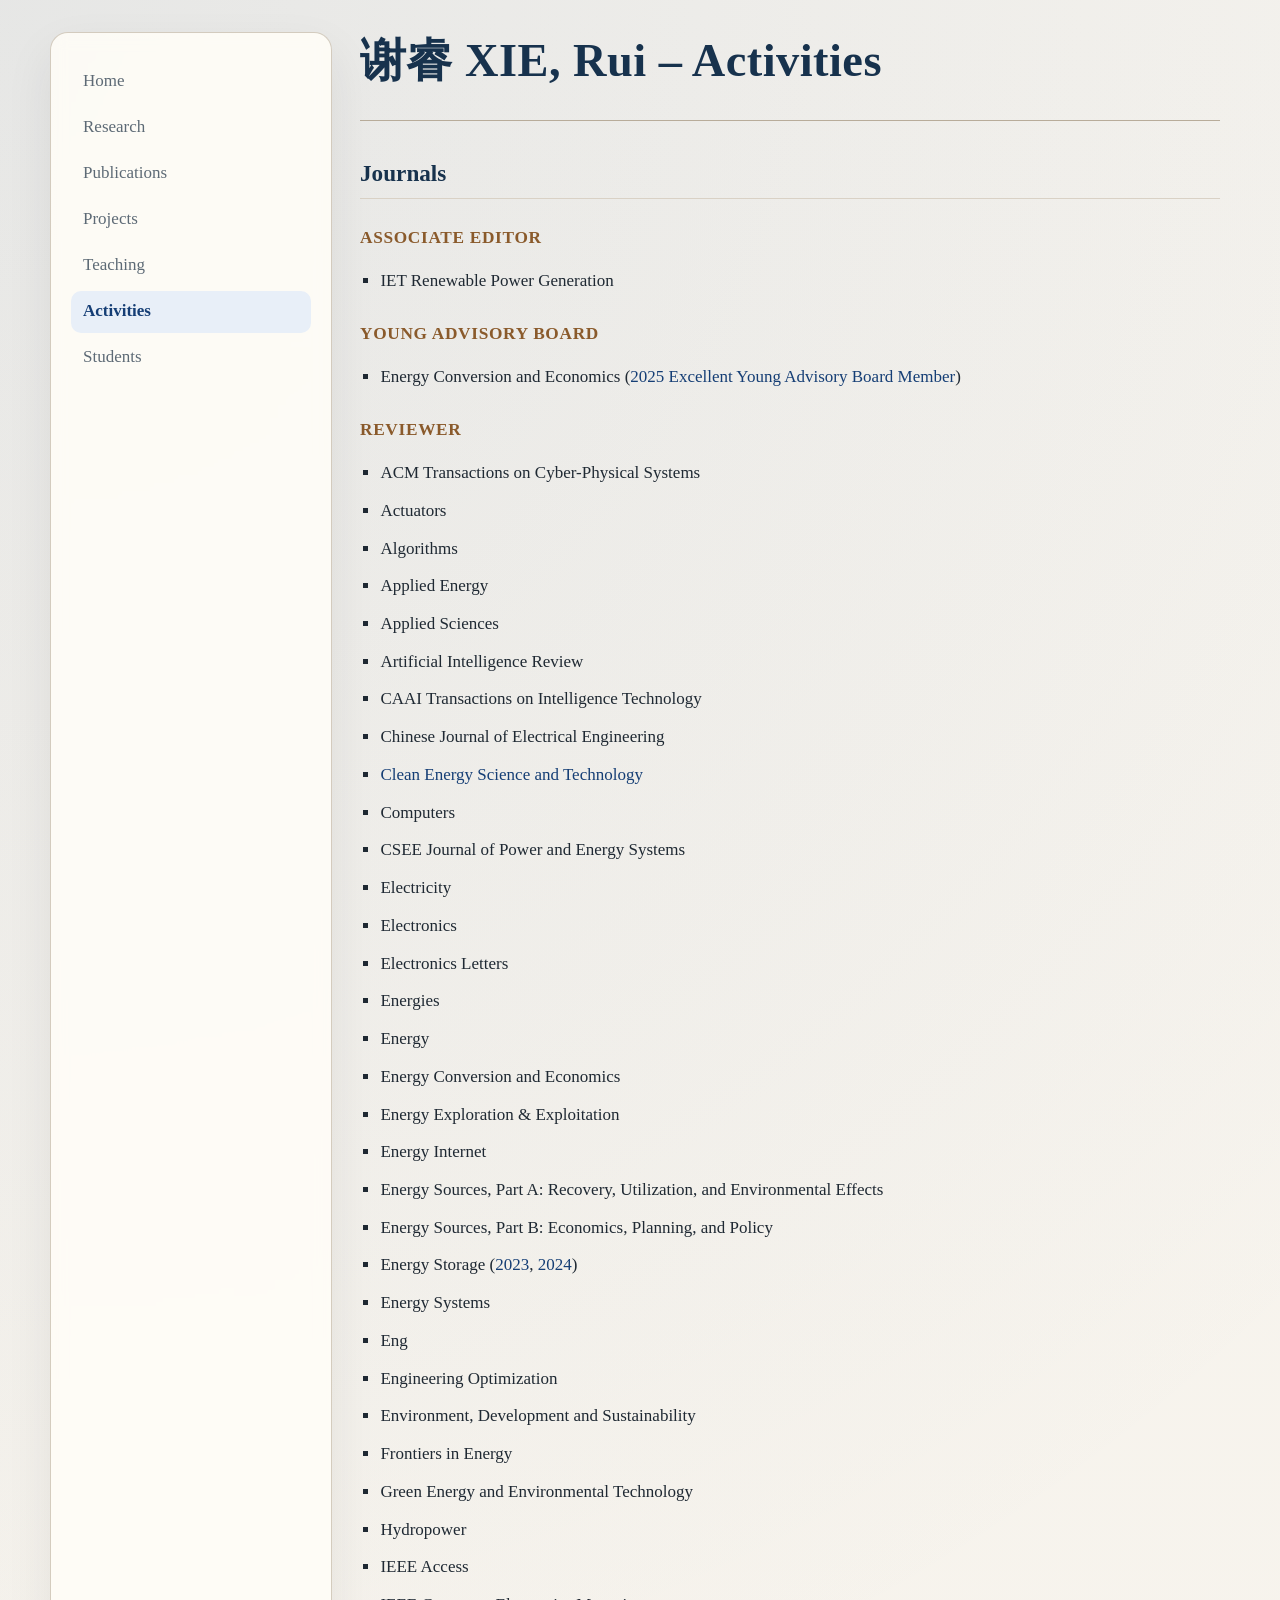
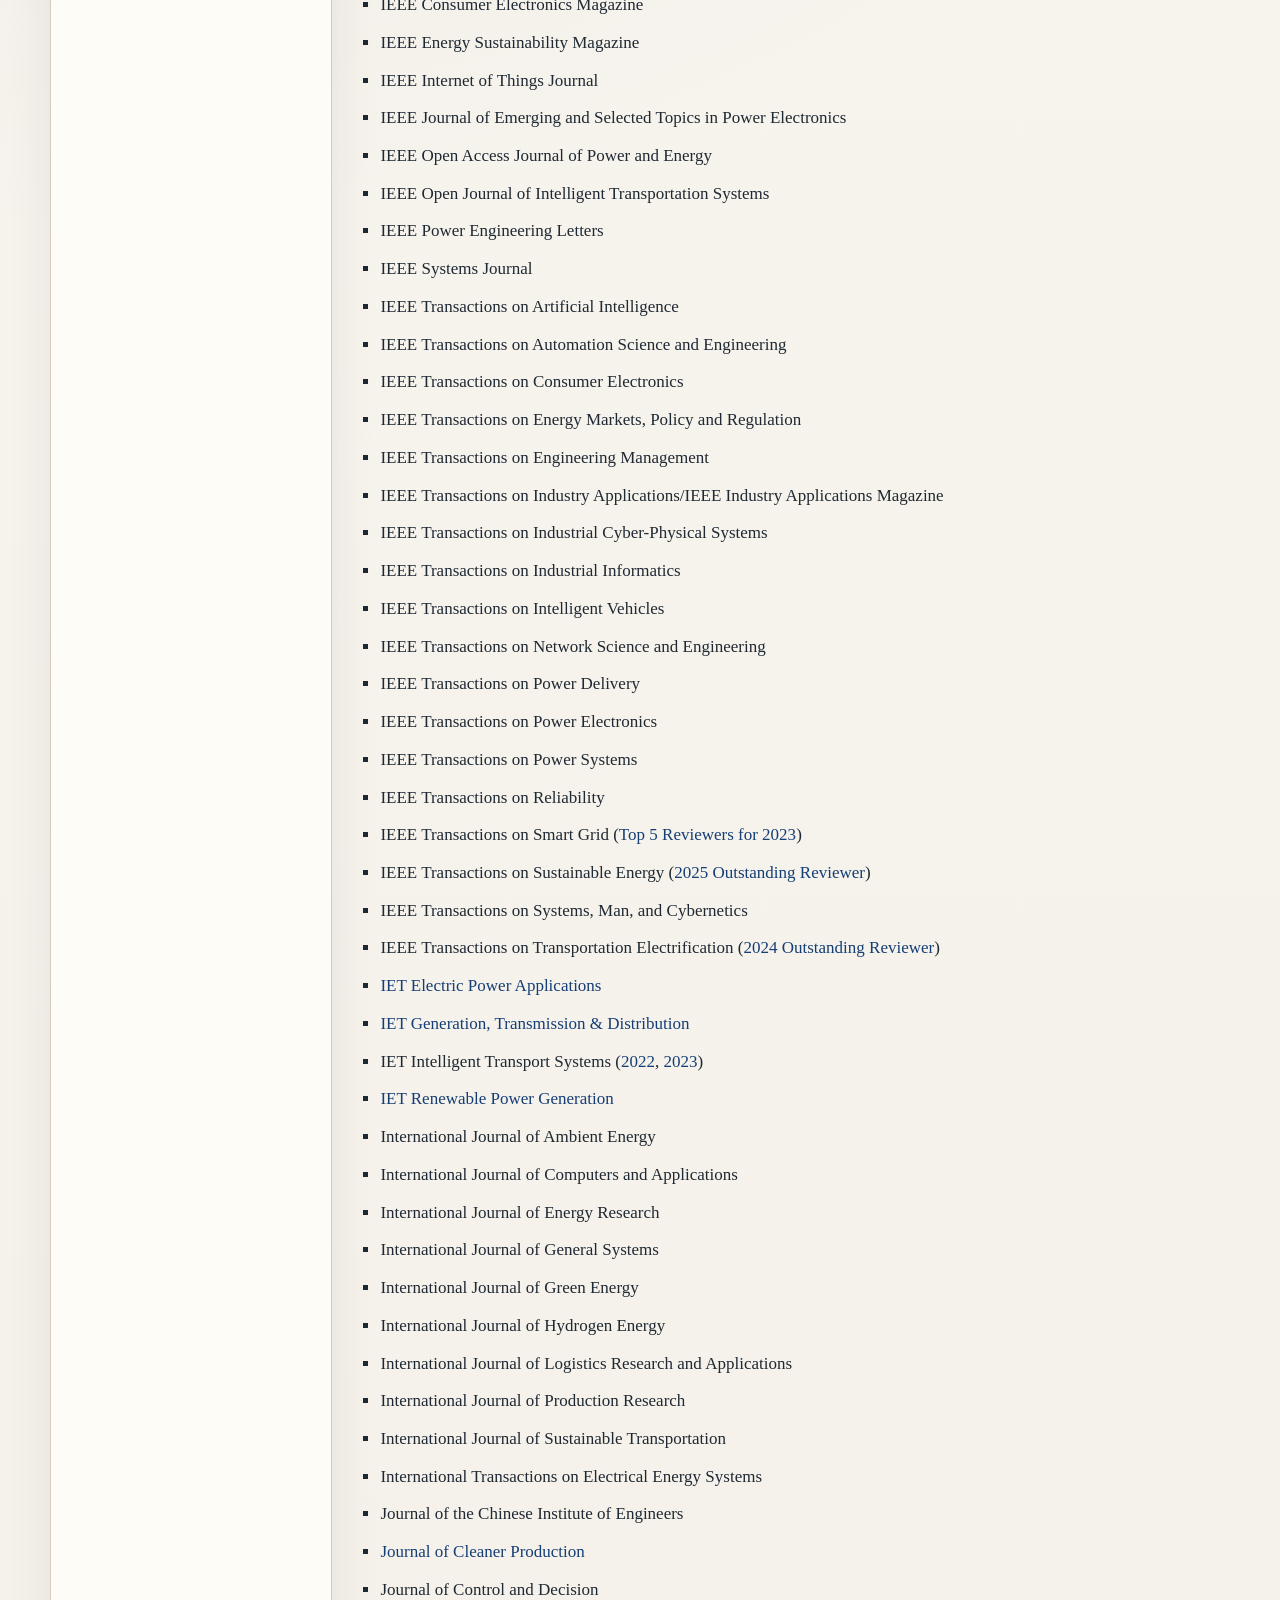
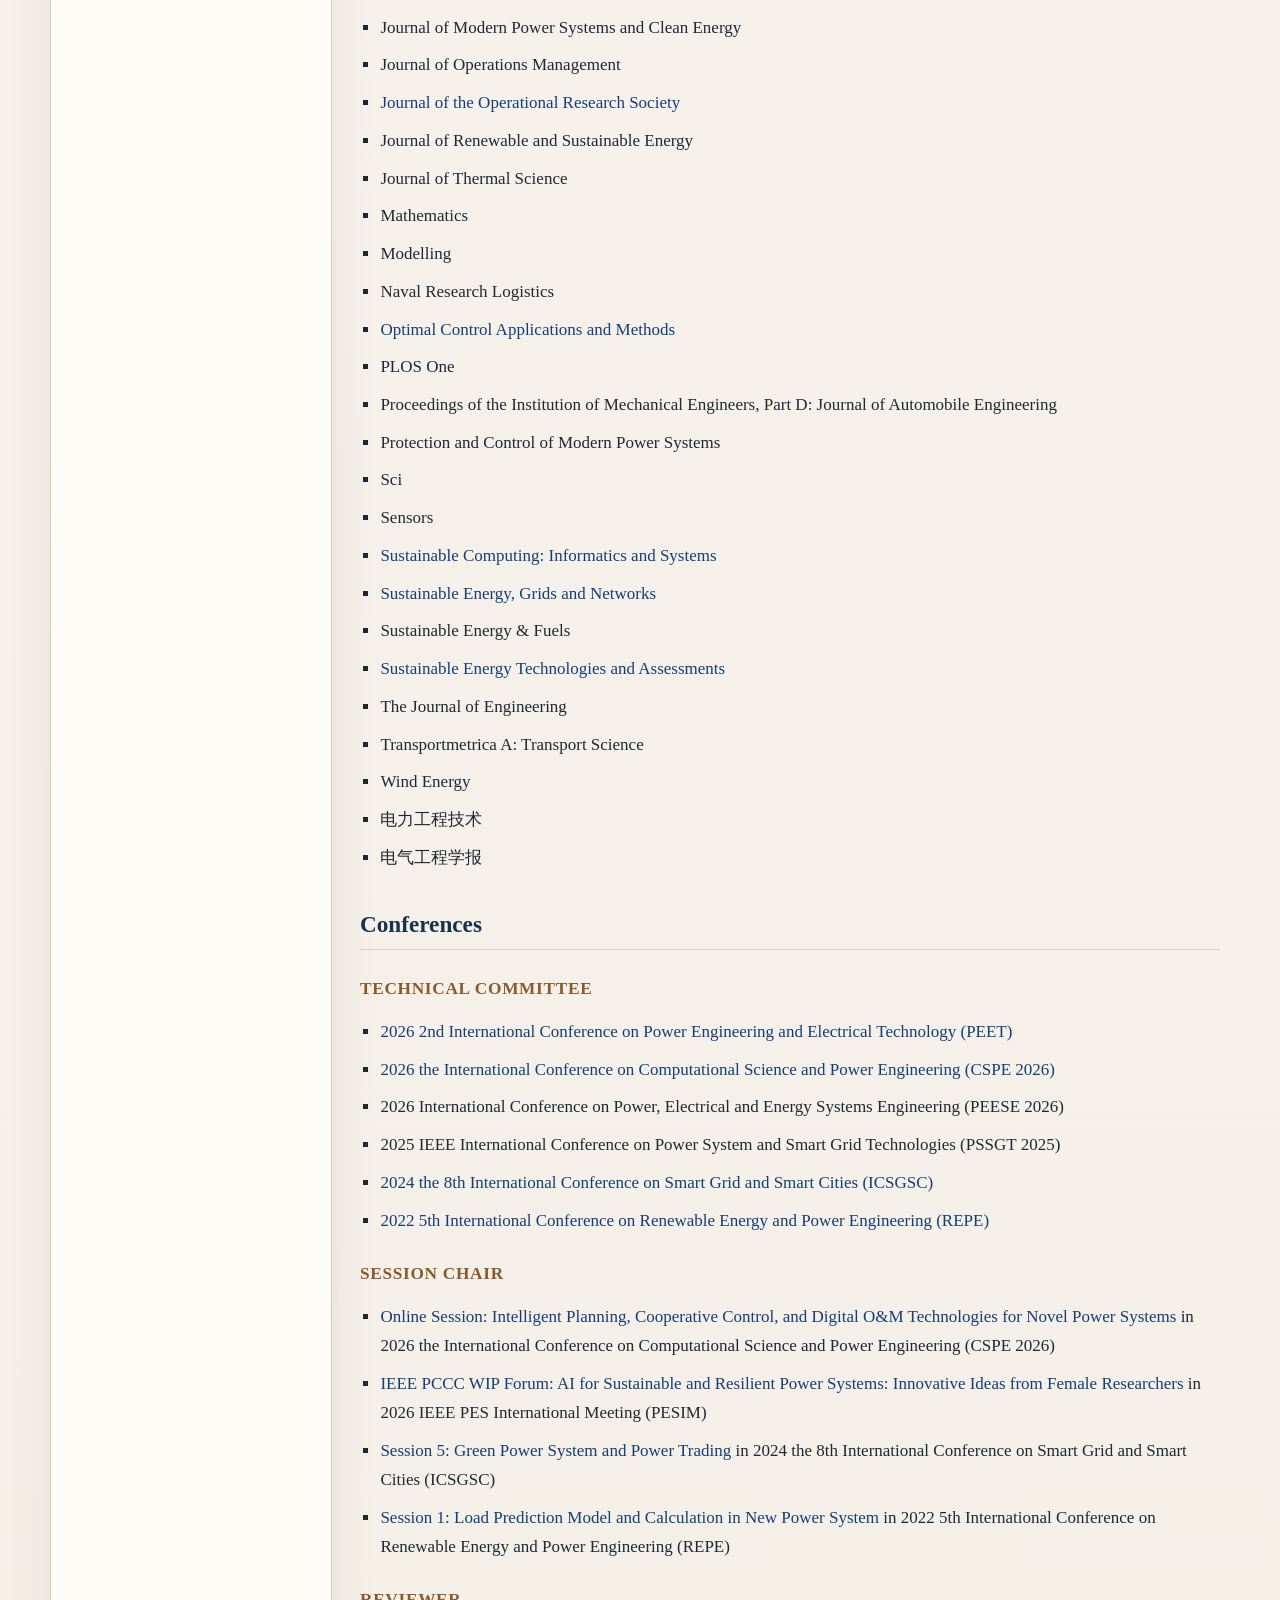
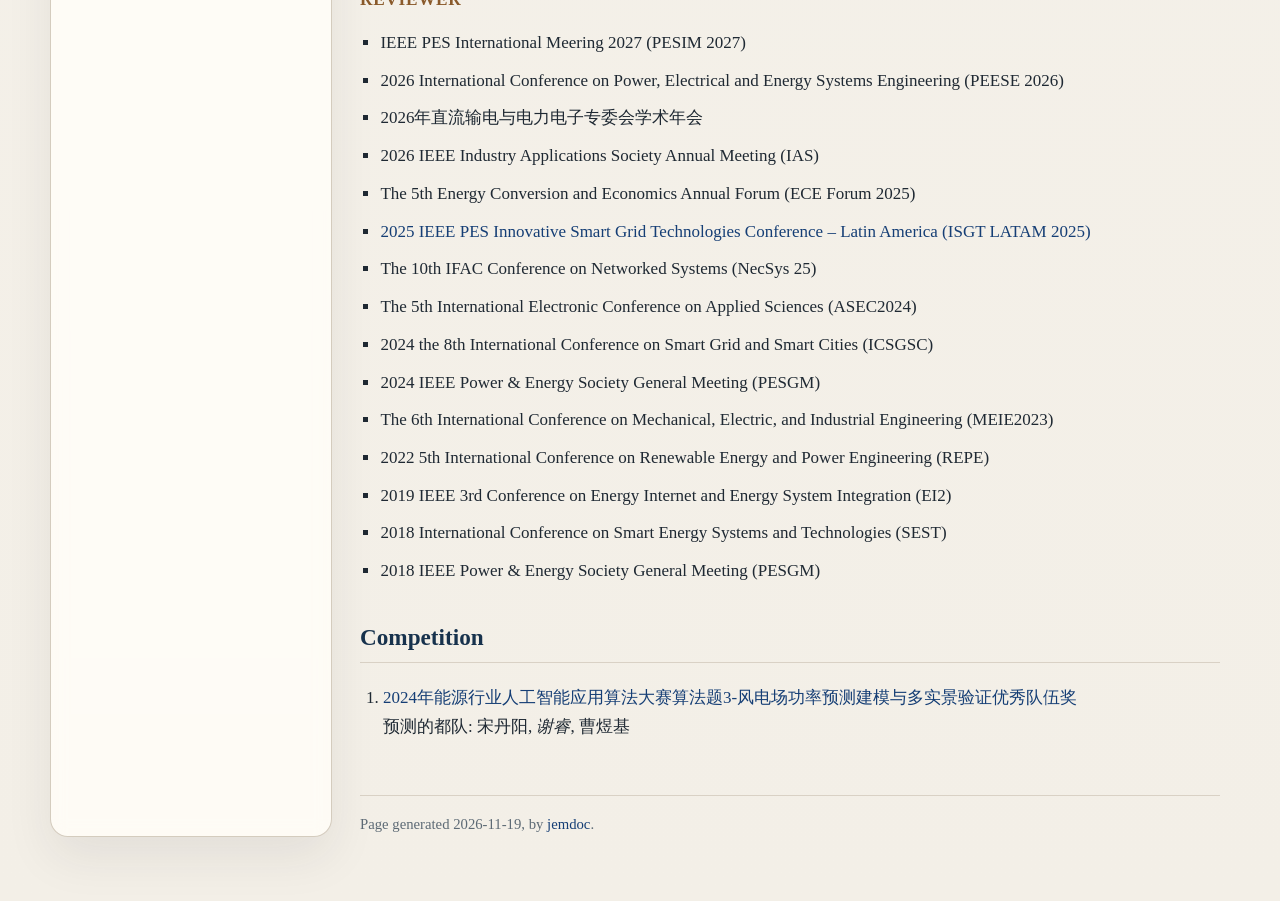
==== commit 724e08f2: "add a technical commitee" ====
--- a/activities.html
+++ b/activities.html
@@ -344,6 +344,9 @@
 <h3>Technical Committee </h3>
 <ul>
+<li><p><a href="./file/PEET2026.pdf">2026 2nd International Conference on Power Engineering and Electrical Technology (PEET)</a>+</p>
+</li>
 <li><p><a href="./file/CSPE2026-TC.pdf">2026 the International Conference on Computational Science and Power Engineering (CSPE 2026)</a> </p>
 </li>
@@ -436,7 +439,7 @@
 </ol>
 <div id="footer">
 <div id="footer-text">
-Page generated 2026-11-18, by <a href="http://jemdoc.jaboc.net/">jemdoc</a>.
+Page generated 2026-11-19, by <a href="http://jemdoc.jaboc.net/">jemdoc</a>.
 </div>
 </div>
 </td>
